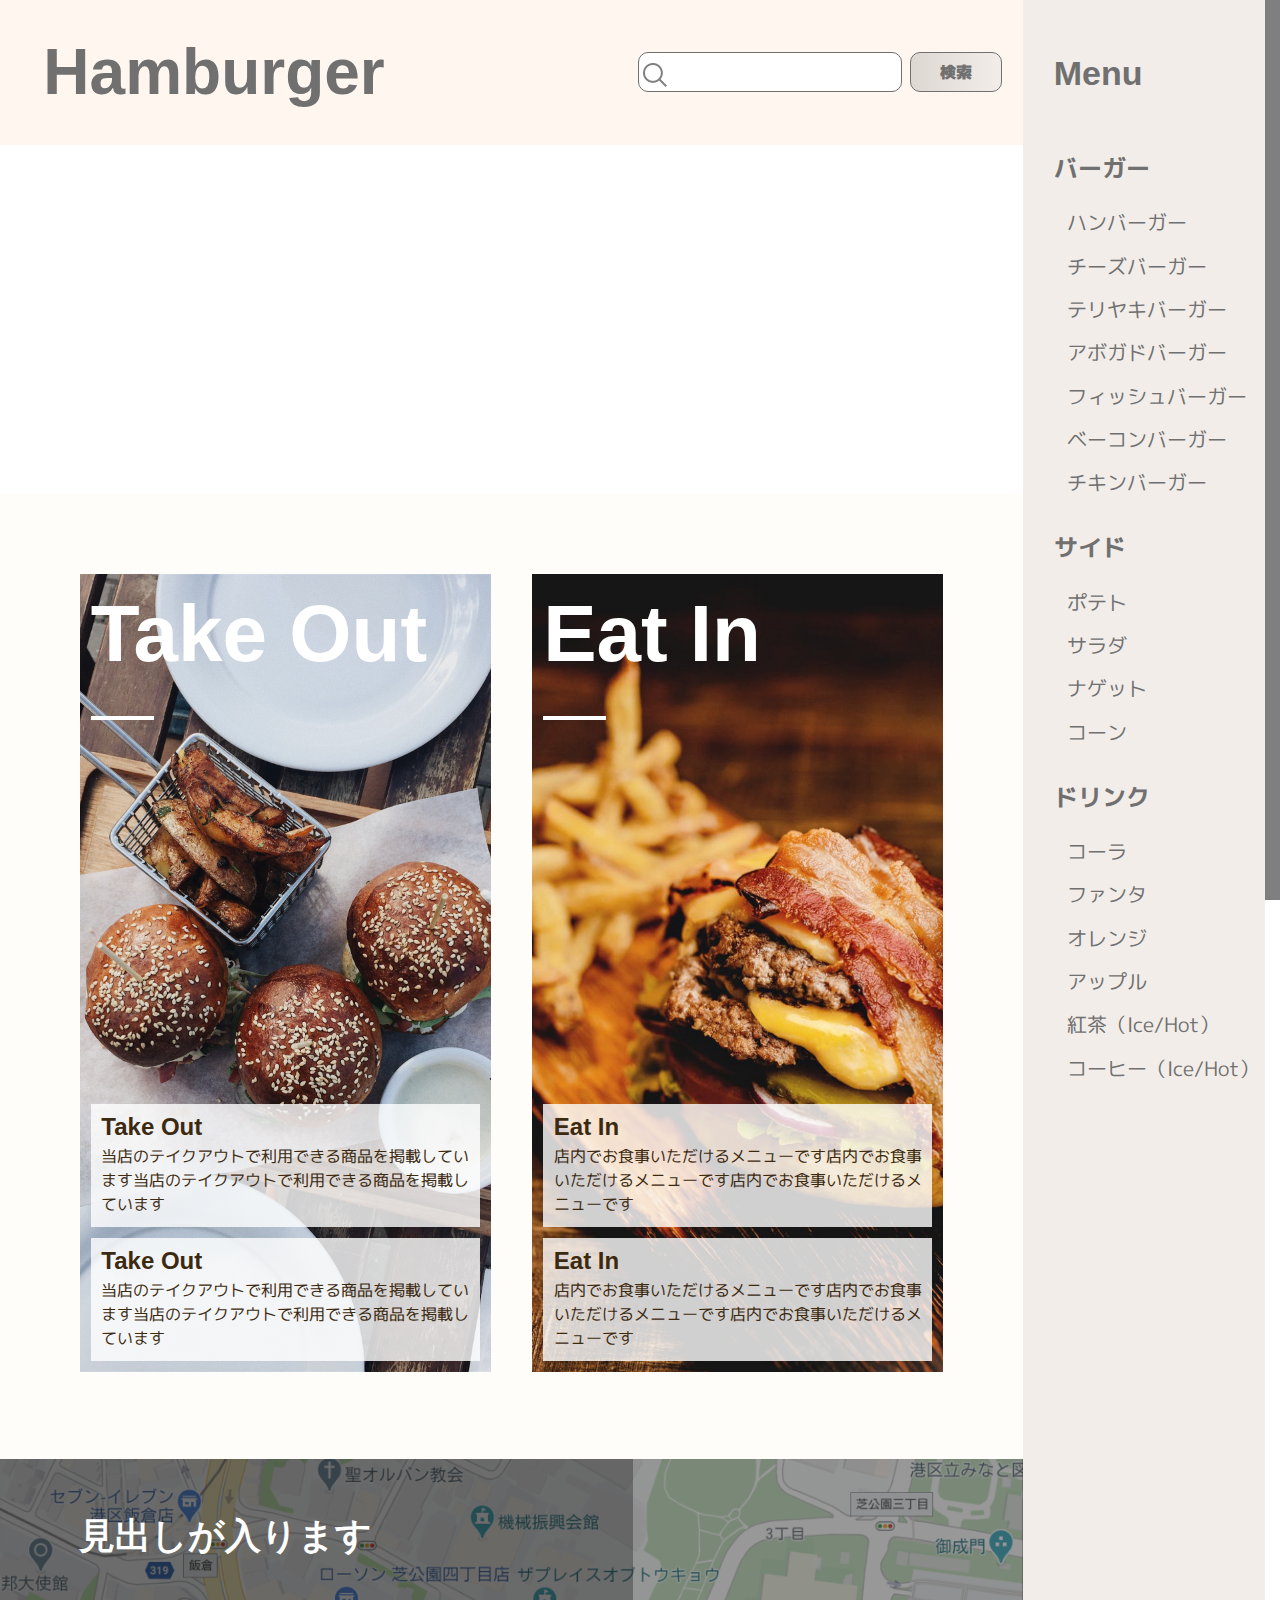
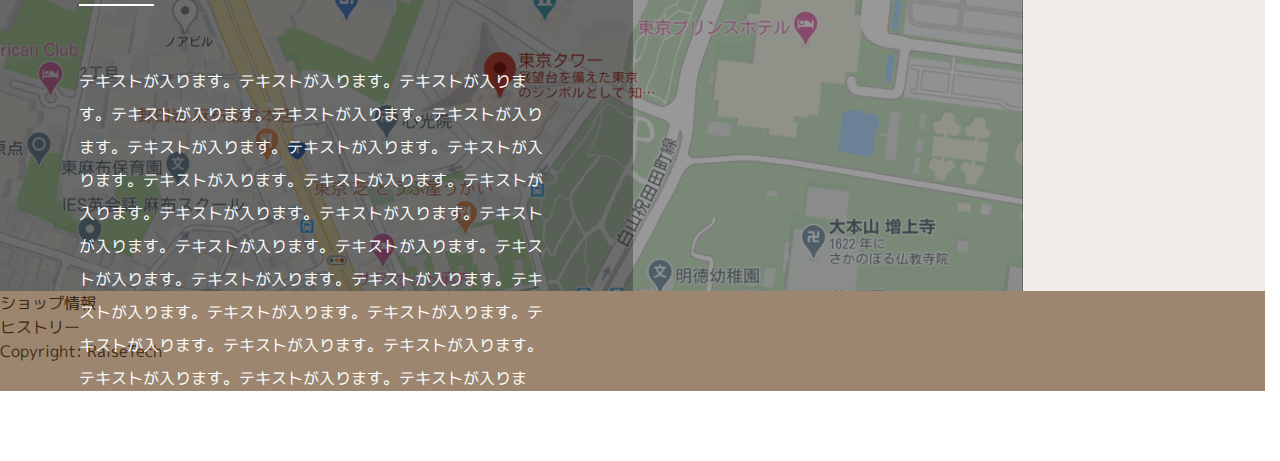
==== index.html @ f01563d9 "access部分変更前" ====
<!DOCTYPE html>
<html lang="en">
<head>
    <meta charset="UTF-8">
    <meta name="viewport" content="width=device-width, initial-scale=1.0">
    <title>Document</title>
    <link rel="preconnect" href="https://fonts.googleapis.com">
    <link rel="preconnect" href="https://fonts.gstatic.com" crossorigin>
    <link href="https://fonts.googleapis.com/css2?family=M+PLUS+1p&family=Roboto:ital,wght@0,100;0,300;0,400;0,500;0,700;0,900;1,100;1,300;1,400;1,500;1,700;1,900&display=swap" rel="stylesheet">
    <link rel="stylesheet" href="./css/style.css">
    <script src="https://ajax.googleapis.com/ajax/libs/jquery/3.7.1/jquery.min.js"></script>
    <script type="text/javascript" src="./js/main.js"></script>

</head>
<body class="index c-body">
    <div class="wrapper">
    <header class="l-header p-header">
        <button class="p-header__btn c-title js-navButton"><span>Menu</span></button>
        <p class="p-header__ttl c-title"><a href="#">Hamburger</a></p>
        <div class="p-header__search">
            <form action="" >
                <div class="c-searchBox">
                    <input class="c-input" type="search">
                    <p class="c-seachIcon"><img src="./img/search__icon.png" alt="ルーペアイコン" width="24px" height="24px"></p>
                </div>
                <button class="c-button" type="button" >検索</button>
            </form>
        </div>
    </header>
    <main class="l-main">
        <div class="p-mainVisual">
            <h1 class="p-topPageTitle">ダミーサイト</h1>
        </div>
        <div class="p-body u-frontpageBody">
            <div class="p-salesFormat__wrap">
                <article class="p-salesFormat">
                    <div class="p-salesFormat__ttlBox">
                        <h2 class="p-salesFormat__ttl c-title">Take Out</h2>
                        <div class="c-horizon"></div>
                    </div>
                    <div class="p-salesFormat__content">
                        <dl class="p-salesItem">
                            <dt class="p-salesItem__ttl c-title">Take Out</dt>
                            <dd class="p-salesItem__txt c-text">当店のテイクアウトで利用できる商品を掲載しています当店のテイクアウトで利用できる商品を掲載しています</dd>
                        </dl>
                        <dl class="p-salesItem">
                            <dt class="p-salesItem__ttl c-title">Take Out</dt>
                            <dd class="p-salesItem__txt c-text">当店のテイクアウトで利用できる商品を掲載しています当店のテイクアウトで利用できる商品を掲載しています</dd>
                        </dl>
                    </div>
                </article>
                <article class="p-salesFormat">
                    <div class="p-salesFormat__ttlBox">
                        <h2 class="p-salesFormat__ttl c-title">Eat In</h2>
                        <div class="c-horizon"></div>
                    </div>
                    <div class="p-salesFormat__content">
                        <dl class="p-salesItem">
                            <dt class="p-salesItem__ttl c-title">Eat In</dt>
                            <dd class="p-salesItem__txt c-text">店内でお食事いただけるメニューです店内でお食事いただけるメニューです店内でお食事いただけるメニューです</dd>
                        </dl>
                        <dl class="p-salesItem">
                            <dt class="p-salesItem__ttl c-title">Eat In</dt>
                            <dd class="p-salesItem__txt c-text">店内でお食事いただけるメニューです店内でお食事いただけるメニューです店内でお食事いただけるメニューです</dd>
                        </dl>
                    </div>
                </article>
            </div>
        </div>
        <div class="p-access">
            <article class="p-access__caption">
                <h2 class="p-access__caption__ttl c-title">見出しが入ります</h2>
                <div class="p-access__caption__horizon c-horizon"></div>
                <p class="p-access__caption__txt c-lhWide c-text-smal">テキストが入ります。テキストが入ります。テキストが入ります。テキストが入ります。テキストが入ります。テキストが入ります。テキストが入ります。テキストが入ります。テキストが入ります。テキストが入ります。テキストが入ります。テキストが入ります。テキストが入ります。テキストが入ります。テキストが入ります。テキストが入ります。テキストが入ります。テキストが入ります。テキストが入ります。テキストが入ります。テキストが入ります。テキストが入ります。テキストが入ります。テキストが入ります。テキストが入ります。テキストが入ります。テキストが入ります。テキストが入ります。テキストが入ります。テキストが入ります。テキストが入ります。テキストが入ります。テキストが入りま</p>
            </article>
            <div class="p-access__cover"></div>
            <div class="p-access__map"></div>
            <div class="p-access__base"></div>
        </div>
    </main>
    <aside class="l-sidebar p-sidebar">
        <div class="p-navbg"></div>
        <nav class="p-nav">
            <h2 class="c-title">Menu</h2>
            <ul class="p-gnav c-gnav">
                <li ><a href="#">バーガー</a>
                    <ul class="c-gnav">
                        <li><a href="#">ハンバーガー</a></li>
                        <li><a href="#">チーズバーガー</a></li>
                        <li><a href="#">テリヤキバーガー</a></li>
                        <li><a href="#">アボガドバーガー</a></li>
                        <li><a href="#">フィッシュバーガー</a></li>
                        <li><a href="#">ベーコンバーガー</a></li>
                        <li><a href="#">チキンバーガー</a></li>
                    </ul>
                </li>
                <li><a href="#">サイド</a>
                    <ul class="c-navMenu">
                        <li><a href="#">ポテト</a></li>
                        <li><a href="#">サラダ</a></li>
                        <li><a href="#">ナゲット</a></li>
                        <li><a href="#">コーン</a></li>
                    </ul>
                </li>
                <li><a href="#">ドリンク</a>
                    <ul class="c-navMenu">
                        <li><a href="#">コーラ</a></li>
                        <li><a href="#">ファンタ</a></li>
                        <li><a href="#">オレンジ</a></li>
                        <li><a href="#">アップル</a></li>
                        <li><a href="#">紅茶（Ice/Hot）</a></li>
                        <li><a href="#">コーヒー（Ice/Hot）</a></li>
                    </ul>
                </li>
            </ul>
        </nav>
    </aside>
    <footer class="l-footer p-footer">
        <ul class="p-footer__ul">
            <li><a href="#"></a>ショップ情報</li>
            <li><a href="#"></a>ヒストリー</li>
        </ul>
        <p class="c-copyright">Copyright: RaiseTech</p>
    </footer>
    </div>
</body>
</html>
---- css/style.css ----
@charset "UTF-8";
/*=======================
  リセットCSS
  =======================*/
*,
*::before,
*::after {
  margin: 0;
  padding: 0;
  box-sizing: border-box;
}

:where([hidden]:not([hidden=until-found])) {
  display: none !important;
}

:where(html) {
  -webkit-text-size-adjust: none;
  color-scheme: dark light;
  -moz-tab-size: 2;
    -o-tab-size: 2;
       tab-size: 2;
  scrollbar-gutter: stable;
}

:where(html:has(dialog:modal[open])) {
  overflow: clip;
}

@media (prefers-reduced-motion: no-preference) {
  :where(html:focus-within) {
    scroll-behavior: smooth;
  }
}
:where(body) {
  line-height: 1.5;
  font-family: system-ui, sans-serif;
  -webkit-font-smoothing: antialiased;
}

:where(button) {
  all: unset;
}

:where(input, button, textarea, select) {
  font: inherit;
  color: inherit;
}

:where(textarea) {
  resize: vertical;
  resize: block;
}

:where(button, label, select, summary, [role=button], [role=option]) {
  cursor: pointer;
}

:where(:disabled) {
  cursor: not-allowed;
}

:where(label:has(> input:disabled), label:has(+ input:disabled)) {
  cursor: not-allowed;
}

:where(a) {
  color: inherit;
  text-underline-offset: 0.2ex;
}

:where(ul, ol) {
  list-style: none;
}

:where(img, svg, video, canvas, audio, iframe, embed, object) {
  display: block;
}

:where(img, picture, svg, video) {
  max-inline-size: 100%;
  block-size: auto;
}

:where(p, h1, h2, h3, h4, h5, h6) {
  overflow-wrap: break-word;
}

:where(h1, h2, h3) {
  line-height: calc(1em + 0.5rem);
  text-wrap: balance;
}

:where(hr) {
  border: none;
  -webkit-border-before: 1px solid;
          border-block-start: 1px solid;
  color: inherit;
  block-size: 0;
  overflow: visible;
}

:where(dialog) {
  border: none;
  background: none;
  inset: unset;
  max-width: unset;
  max-height: unset;
}

:where(dialog:not([open], [popover])) {
  display: none !important;
}

:where([popover]) {
  border: none;
  background: none;
  inset: unset;
  color: inherit;
}

:where([popover]:not(:popover-open)) {
  display: none !important;
}

:where(:focus-visible) {
  outline: 3px solid CanvasText;
  box-shadow: 0 0 0 5px Canvas;
  outline-offset: 1px;
}

:where(:focus-visible, :target) {
  scroll-margin-block: 8vh;
}

:where(.visually-hidden:not(:focus-within, :active)) {
  -webkit-clip-path: inset(50%) !important;
          clip-path: inset(50%) !important;
  height: 1px !important;
  width: 1px !important;
  overflow: hidden !important;
  position: absolute !important;
  white-space: nowrap !important;
  border: 0 !important;
  -webkit-user-select: none !important;
     -moz-user-select: none !important;
          user-select: none !important;
}

/*=======================
  ベースCSS
  =======================*/
html {
  font-size: 62.5%; /*ベースを16pxから10pxに変更している*/
}

body {
  min-width: 320px;
  width: 100%;
  margin: 0;
  background: #FFFFFF;
  font-size: 1.6rem;
  font-family: "M PLUS 1p", sans-serif;
  color: #3C2A10;
  line-height: 1.5;
}

img {
  max-width: 100%;
  height: auto;
  vertical-align: middle;
}

h1, h2, h3, h4, h5, h6, p, figure {
  margin: 0;
  padding: 0;
  font-size: 100%;
}

ul, ol {
  list-style-type: none;
}

a {
  color: inherit;
  text-decoration: none;
}

/*=======================
  ヘッダー
  =======================*/
.l-header {
  background-color: #FFF7EF;
}
@media screen and (min-width: 1024px) {
  .l-header {
    display: block;
  }
}

/*=======================
  メインカラム
  =======================*/
.l-main {
  width: 100%;
}
@media screen and (min-width: 1024px) {
  .l-main {
    display: block;
  }
}

/*=======================
  サイドバー
  =======================*/
@media screen and (min-width: 1024px) {
  .l-sidebar {
    background-color: #F2EDE9;
  }
}

/*=======================
  フッター
  =======================*/
.l-footer {
  background-color: #9D8670;
}

/*=======================
  body
  =======================*/
.c-body {
  overflow-x: hidden;
}

/*=======================
  グリッド
  =======================*/
body > .wrapper {
  display: grid;
  gap: 0;
  box-sizing: border-box;
  grid-template-rows: 57.3333333333vw 1fr 40vw;
  grid-template-columns: 1fr;
  grid-column-gap: 0px;
  grid-row-gap: 0px;
}
@media screen and (min-width: 768px) {
  body > .wrapper {
    grid-template-rows: 26.0191846523vw 1fr 17.8657074341vw;
  }
}
@media screen and (min-width: 768px) and (min-width: 1024px) {
  body > .wrapper {
    grid-template-rows: 11.3020833333vw 1fr 7.8125vw;
    grid-template-columns: 1fr 19.12%;
  }
}

body > .wrapper .l-header {
  grid-row: 1/2;
  grid-column: 1/3;
}
@media screen and (min-width: 1024px) {
  body > .wrapper .l-header {
    grid-column: 1/2;
  }
}

body > .wrapper .l-main {
  grid-row: 2/3;
  grid-column: 1/3;
}
@media screen and (min-width: 1024px) {
  body > .wrapper .l-main {
    grid-column: 1/2;
  }
}

body > .wrapper .l-sidebar {
  grid-row: 1/3;
  grid-column: 1/3;
}
@media screen and (min-width: 1024px) {
  body > .wrapper .l-sidebar {
    grid-row: 1/3;
    grid-column: 2/3;
  }
}

@media screen and (min-width: 1024px) {
  body > .wrapper .l-footer {
    grid-row: 3/4;
    grid-column: 1/3;
  }
}

/*=======================
  タイトル
  =======================*/
.c-title {
  font-family: Robot, sans-serif;
  font-weight: 700;
  line-height: 1.091;
}

/*=======================
  通常テキスト
  =======================*/
.c-text {
  line-height: 1.485;
}

/*=======================
  検索ボックス
  =======================*/
.c-searchBox {
  position: relative;
}
.c-searchBox input {
  border: 1px solid #707070;
  border-radius: 10px;
  background-color: #FFFFFF;
}
.c-searchBox p {
  position: absolute;
  top: 11px;
  left: 5px;
}

/*=======================
  ボタン
  =======================*/
.c-button {
  border: 1px solid #707070;
  border-radius: 10px;
  background: linear-gradient(to right, #DED8D3, #F2EDE9);
  font-weight: 900;
}

/*=======================
  メニューリスト
  =======================*/
.c-gnav li a {
  display: flex;
  flex-direction: column;
}

/*=======================
  区切り線
  =======================*/
.c-horizon {
  width: 34px;
  height: 21px;
  border-bottom: 4px solid #FFFFFF;
}
@media screen and (min-width: 768px) {
  .c-horizon {
    width: 36px;
    height: 26px;
  }
}
@media screen and (min-width: 768px) and (min-width: 1024px) {
  .c-horizon {
    width: 63px;
    height: 43px;
  }
}

/*=======================
  行間隔広め
  =======================*/
.c-lhWide {
  line-height: 2.0235;
}
@media screen and (min-width: 1024px) {
  .c-lhWide {
    line-height: 2.06;
  }
}

/*=======================
  文字間隔-2px
  =======================*/
.c-text-smal {
  font-size: 1.4rem;
}
@media screen and (min-width: 1024px) {
  .c-text-smal {
    font-size: 1.6rem;
  }
}

/*==========================
  グローバルメニューの開閉ボタン
  ==========================*/
.p-header__btn {
  position: absolute;
  font-size: 2rem;
  color: #707070;
  top: 2.1333333333vw;
  right: 2.1333333333vw;
  z-index: 1000;
}
@media screen and (min-width: 768px) {
  .p-header__btn {
    font-size: 3.4rem;
    top: 2.3980815348vw;
    right: 2.9976019185vw;
  }
}
@media screen and (min-width: 768px) and (min-width: 1024px) {
  .p-header__btn {
    font-size: 0;
  }
}
.p-header__btn.is-open::before, .p-header__btn.is-open::after {
  content: "";
  width: 45.25px;
  height: 6px;
  background: #707070;
  position: absolute;
  display: block;
  right: 0;
  top: 16px;
}
.p-header__btn.is-open::before {
  transform: rotate(45deg);
}
.p-header__btn.is-open::after {
  transform: rotate(135deg);
}
.p-header__btn.is-open > span {
  display: none;
}

/*=======================
  heddar検索
  =======================*/
.p-header__search {
  margin: 10.6666666667vw auto 0;
}
@media screen and (min-width: 768px) {
  .p-header__search {
    margin-top: 4.5563549161vw;
  }
}
@media screen and (min-width: 768px) and (min-width: 1024px) {
  .p-header__search {
    margin: 0;
  }
}
.p-header__search form {
  width: 84.8vw;
  display: flex;
  justify-content: space-between;
}
@media screen and (min-width: 768px) {
  .p-header__search form {
    width: 65.4676258993vw;
  }
}
@media screen and (min-width: 768px) and (min-width: 1024px) {
  .p-header__search form {
    width: 28.4375vw;
  }
}
.p-header__search form input {
  width: 57.6vw;
  padding: 2.6666666667vw 1.3333333333vw 2.6666666667vw 9.0666666667vw;
}
@media screen and (min-width: 768px) {
  .p-header__search form input {
    width: 47.4820143885vw;
    padding: 1.3189448441vw 1.4388489209vw 1.3189448441vw 4.3165467626vw;
  }
}
@media screen and (min-width: 768px) and (min-width: 1024px) {
  .p-header__search form input {
    width: 20.625vw;
    padding: 0.5729166667vw 0.625vw 0.5729166667vw 1.875vw;
  }
}
.p-header__search form button {
  display: block;
  text-align: center;
  width: 24vw;
  color: #707070;
}
@media screen and (min-width: 768px) {
  .p-header__search form button {
    width: 16.3069544365vw;
  }
}
@media screen and (min-width: 768px) and (min-width: 1024px) {
  .p-header__search form button {
    width: 7.0833333333vw;
  }
}

/*=======================
  ヘッダータイトル
  =======================*/
.p-header__ttl {
  font-size: 4rem;
  line-height: 1.172;
  text-align: center;
  color: #707070;
}
@media screen and (min-width: 1024px) {
  .p-header__ttl {
    font-size: 6.4rem;
  }
}

/*=======================
  ヘッダー
  =======================*/
.p-header {
  padding-top: 11.4666666667vw;
  padding-bottom: 10.4vw;
  display: flex;
  flex-direction: column;
}
@media screen and (min-width: 768px) {
  .p-header {
    padding-top: 4.7961630695vw;
    padding-bottom: 4.7961630695vw;
  }
}
@media screen and (min-width: 768px) and (min-width: 1024px) {
  .p-header {
    padding: 3.4375vw 1.6145833333vw 3.4895833333vw 3.3854166667vw;
    flex-direction: row;
    justify-content: space-between;
    align-items: center;
  }
}

/*=======================
  サイドバー
  =======================*/
.p-sidebar {
  position: relative;
}
.p-sidebar .p-navbg, .p-sidebar .p-nav {
  transition: all 300ms 0s ease-out;
  height: 100vh;
  position: fixed;
  overflow-y: auto;
  left: 100%;
}
.p-sidebar .p-navbg {
  width: 100vw;
  background-color: rgba(0, 0, 0, 0.502);
  z-index: 100;
}
.p-sidebar .p-nav {
  width: 87.4666666667vw;
  padding-top: 47.4666666667vw;
  background-color: #F2EDE9;
  z-index: 200;
}
@media screen and (min-width: 768px) {
  .p-sidebar .p-nav {
    width: 44.0047961631vw;
  }
}
@media screen and (min-width: 768px) and (min-width: 1024px) {
  .p-sidebar .p-nav {
    width: inherit;
    height: inherit;
    padding: inherit;
    position: static;
    background: inherit;
    transition: inherit;
  }
}
.p-sidebar.is-open > .p-navbg {
  left: 0;
}
.p-sidebar.is-open > .p-nav {
  left: 12.5333333333vw;
}
@media screen and (min-width: 768px) {
  .p-sidebar.is-open > .p-nav {
    left: 54.6762589928vw;
  }
}
.p-sidebar h2 {
  font-size: 0;
  line-height: 1;
}
@media screen and (min-width: 1024px) {
  .p-sidebar h2 {
    font-size: 3.4rem;
    color: #707070;
    margin-top: 4.375vw;
    margin-bottom: 4.6875vw;
    margin-left: 2.3958333333vw;
  }
}

/*=======================
  メインビジュアル
  =======================*/
.p-mainVisual {
  width: 100%;
  padding-bottom: 76%;
  background: url(../../../img/mainvisual-sp@2x.jpg) center/cover no-repeat;
  position: relative;
}
@media screen and (min-width: 768px) {
  .p-mainVisual {
    padding-bottom: 34.17%;
    background: url(../../../img/mainvisual-pc@2x.jpg) center/cover no-repeat;
  }
}
@media screen and (min-width: 768px) and (min-width: 1024px) {
  .p-mainVisual {
    padding-bottom: 34.13%;
  }
}
.p-mainVisual h1 {
  position: absolute;
  top: calc(52.28% - 1.8rem);
  left: 6.6666666667vw;
}
@media screen and (min-width: 768px) {
  .p-mainVisual h1 {
    top: calc(50.88% - 1.8rem);
    left: 10.3117505995vw;
  }
}
@media screen and (min-width: 768px) and (min-width: 1024px) {
  .p-mainVisual h1 {
    top: calc(49.72% - 2rem);
    left: 4.4791666667vw;
  }
}

/*=======================
  タイトル
  =======================*/
.p-topPageTitle {
  color: #FFFFFF;
  font-size: 3.6rem;
}
.p-topPageTitle span {
  font-size: 1.6rem;
}

/*=======================
  グローバルメニュー
  =======================*/
.p-nav > ul {
  color: #707070;
  display: flex;
  flex-direction: column;
  overflow-y: scroll; /*上下方向にはみ出した要素ををスクロールさせる*/
  -ms-overflow-style: none; /*スクロールバー非表示（IE・Edge）*/
  scrollbar-width: none; /*スクロールバー非表示（Firefox）*/
}
.p-nav > ul > li > a {
  font-size: 2.4rem;
  font-weight: 700;
  padding-left: 12.2666666667vw;
  margin-bottom: 10.6666666667vw;
}
@media screen and (min-width: 768px) {
  .p-nav > ul > li > a {
    padding-left: 5.51558753vw;
    margin-bottom: 3.8369304556vw;
  }
}
@media screen and (min-width: 768px) and (min-width: 1024px) {
  .p-nav > ul > li > a {
    padding-left: 2.3958333333vw;
    margin-bottom: 1.6666666667vw;
  }
}
.p-nav > ul > li > ul {
  margin-bottom: 16vw;
}
@media screen and (min-width: 768px) {
  .p-nav > ul > li > ul {
    margin-bottom: 5.7553956835vw;
  }
}
@media screen and (min-width: 768px) and (min-width: 1024px) {
  .p-nav > ul > li > ul {
    margin-bottom: 2.5vw;
  }
}
.p-nav > ul > li > ul > li > a {
  font-size: 2rem;
  font-weight: 400;
  padding-left: 17.6vw;
  margin-bottom: 5.3333333333vw;
}
@media screen and (min-width: 768px) {
  .p-nav > ul > li > ul > li > a {
    padding-left: 7.9136690647vw;
    margin-bottom: 2.3980815348vw;
  }
}
@media screen and (min-width: 768px) and (min-width: 1024px) {
  .p-nav > ul > li > ul > li > a {
    padding-left: 3.4375vw;
    margin-bottom: 1.0416666667vw;
  }
}

.p-nav::-webkit-scrollbar {
  display: none;
}

/*=======================
  .p-body(single基準)
  =======================*/
.p-body {
  background: #FFFDFA;
  padding: 9.0666666667vw 5.3333333333vw 18.4vw;
}
@media screen and (min-width: 768px) {
  .p-body {
    padding: 7.1942446043vw 7.1942446043vw 17.8657074341vw;
  }
}
@media screen and (min-width: 768px) and (min-width: 1024px) {
  .p-body {
    paddeing: 3.28125vw 5.2083333333vw 14.2708333333vw;
  }
}

/*=======================
  フロントページ商品紹介
  =======================*/
.p-salesFormat__wrap {
  width: 100%;
  height: 347.7333333333vw;
  display: flex;
  flex-wrap: wrap;
  align-content: space-between;
}
@media screen and (min-width: 768px) {
  .p-salesFormat__wrap {
    height: auto;
    flex-wrap: nowrap;
    justify-content: space-between;
  }
}

/*=======================
  フロントページ商品紹介
  =======================*/
.p-salesFormat {
  width: 100%;
  height: 171.2vw;
  display: flex;
  flex-wrap: wrap;
  align-content: space-between;
  padding: 3.4666666667vw 4.2666666667vw 4.2666666667vw;
}
@media screen and (min-width: 768px) {
  .p-salesFormat {
    width: 42.8057553957vw;
    height: 81.654676259vw;
    padding: 1.6786570743vw 1.9184652278vw 1.9184652278vw;
  }
}
@media screen and (min-width: 768px) and (min-width: 1024px) {
  .p-salesFormat {
    width: 32.0833333333vw;
    height: 62.34375vw;
    padding: 1.25vw 0.8333333333vw 0.8333333333vw;
  }
}
.p-salesFormat h2 {
  font-size: 4.1rem;
  color: #FFFFFF;
}
@media screen and (min-width: 768px) {
  .p-salesFormat h2 {
    font-size: 4.4rem;
  }
}
@media screen and (min-width: 768px) and (min-width: 1024px) {
  .p-salesFormat h2 {
    font-size: 8rem;
  }
}

.p-salesFormat:first-child {
  background: url(../../../img/bg_takeOut.jpg);
  background-size: cover;
  background-position: center center;
  background-repeat: no-repeat;
}

.p-salesFormat:last-child {
  background: url(../../../img/bg_eatIn.jpg);
  background-size: cover;
  background-position: center center;
  background-repeat: no-repeat;
}

/*=======================
  フロントページ商品紹介
  =======================*/
.p-salesItem {
  padding: 4.2666666667vw;
  background-color: rgba(255, 255, 255, 0.8);
}
@media screen and (min-width: 768px) {
  .p-salesItem {
    padding: 1.9184652278vw;
  }
}
@media screen and (min-width: 768px) and (min-width: 768px) {
  .p-salesItem {
    padding: 0.8333333333vw;
  }
}
.p-salesItem dt {
  font-size: 2.2rem;
  margin-bottom: 2.1333333333vw;
}
@media screen and (min-width: 768px) {
  .p-salesItem dt {
    font-size: 2.4rem;
    line-height: 1;
    margin-bottom: 1.9184652278vw;
  }
}
@media screen and (min-width: 768px) and (min-width: 1024px) {
  .p-salesItem dt {
    margin-bottom: 0.5208333333vw;
  }
}

.p-salesItem ~ .p-salesItem {
  margin-top: 4.2666666667vw;
}
@media screen and (min-width: 768px) {
  .p-salesItem ~ .p-salesItem {
    margin-top: 1.9184652278vw;
  }
}
@media screen and (min-width: 768px) and (min-width: 1024px) {
  .p-salesItem ~ .p-salesItem {
    margin-top: 0.8333333333vw;
  }
}

/*=======================
  トップページ地図
  =======================*/
.p-access {
  width: 100%;
  height: 184.2666666667vw;
  position: relative;
}
@media screen and (min-width: 768px) {
  .p-access {
    height: 49.7601918465vw;
  }
}
@media screen and (min-width: 768px) and (min-width: 1024px) {
  .p-access {
    height: 33.8020833333vw;
  }
}
.p-access__caption {
  width: 100%;
  padding: 11.2vw 10.6666666667vw 0;
  color: #FFFFFF;
}
@media screen and (min-width: 768px) {
  .p-access__caption {
    padding: 5.035971223vw 3.4772182254vw 0 5.035971223vw;
  }
}
@media screen and (min-width: 768px) and (min-width: 1024px) {
  .p-access__caption {
    width: 49.4791666667vw;
    padding: 4.4791666667vw 6.9791666667vw 0 6.1979166667vw;
  }
}
.p-access__caption__ttl {
  font-size: 3rem;
}
@media screen and (min-width: 1024px) {
  .p-access__caption__ttl {
    font-size: 3.6rem;
  }
}
.p-access__caption__horizon {
  width: 75px;
  height: 15px;
  border-width: 2px;
}
@media screen and (min-width: 768px) and (min-width: 1024px) {
  .p-access__caption__horizon {
    height: 51px;
  }
}
.p-access__caption__txt {
  margin-top: 14px;
}
@media screen and (min-width: 1024px) {
  .p-access__caption__txt {
    margin-top: 59px;
  }
}
.p-access__cover {
  width: 100%;
  height: 110.6666666667vw;
  background: rgba(0, 0, 0, 0.2855);
  position: absolute;
  top: 0;
  z-index: -1;
}
@media screen and (min-width: 768px) {
  .p-access__cover {
    height: 49.7601918465vw;
  }
}
@media screen and (min-width: 768px) and (min-width: 1024px) {
  .p-access__cover {
    width: 49.4791666667vw;
    height: 33.8020833333vw;
  }
}
.p-access__map {
  width: 100%;
  height: 184.2666666667vw;
  background: url(../../../img/map.png);
  background-size: cover;
  background-position: center center;
  opacity: 0.5971;
  position: absolute;
  top: 0;
  z-index: -2;
}
@media screen and (min-width: 768px) {
  .p-access__map {
    height: 49.7601918465vw;
  }
}
@media screen and (min-width: 768px) and (min-width: 1024px) {
  .p-access__map {
    height: 33.8020833333vw;
  }
}
.p-access__base {
  width: 100%;
  height: 184.2666666667vw;
  background: #000000;
  position: absolute;
  top: 0;
  z-index: -3;
}
@media screen and (min-width: 768px) {
  .p-access__base {
    height: 49.7601918465vw;
  }
}
@media screen and (min-width: 768px) and (min-width: 1024px) {
  .p-access__base {
    height: 33.8020833333vw;
  }
}

/*=======================
  フロントページp-bodyの変更
  =======================*/
.u-frontpageBody {
  padding: 5.3333333333vw 5.3333333333vw 13.0666666667vw;
}
@media screen and (min-width: 768px) {
  .u-frontpageBody {
    padding: 4.7961630695vw;
  }
}
@media screen and (min-width: 768px) and (min-width: 1024px) {
  .u-frontpageBody {
    padding: 6.25vw 6.25vw 6.7708333333vw;
  }
}
/*# sourceMappingURL=style.css.map */
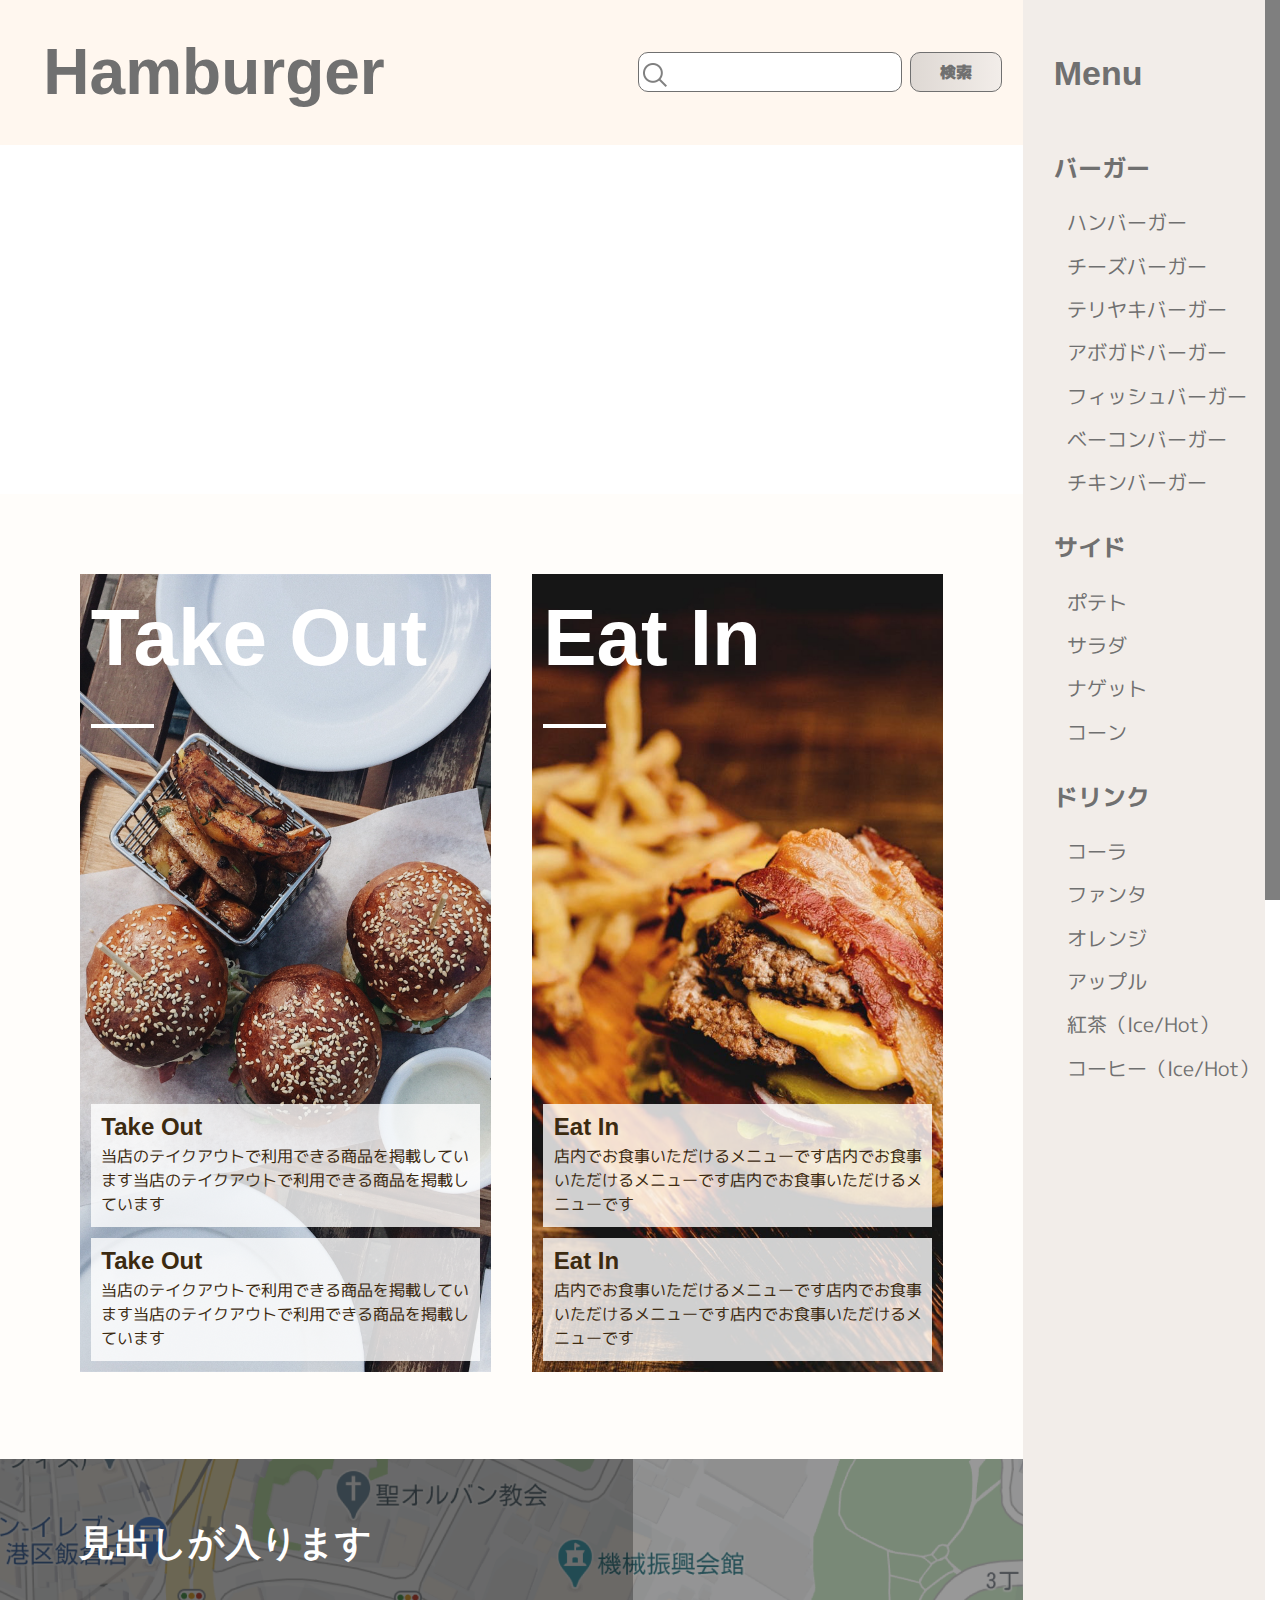
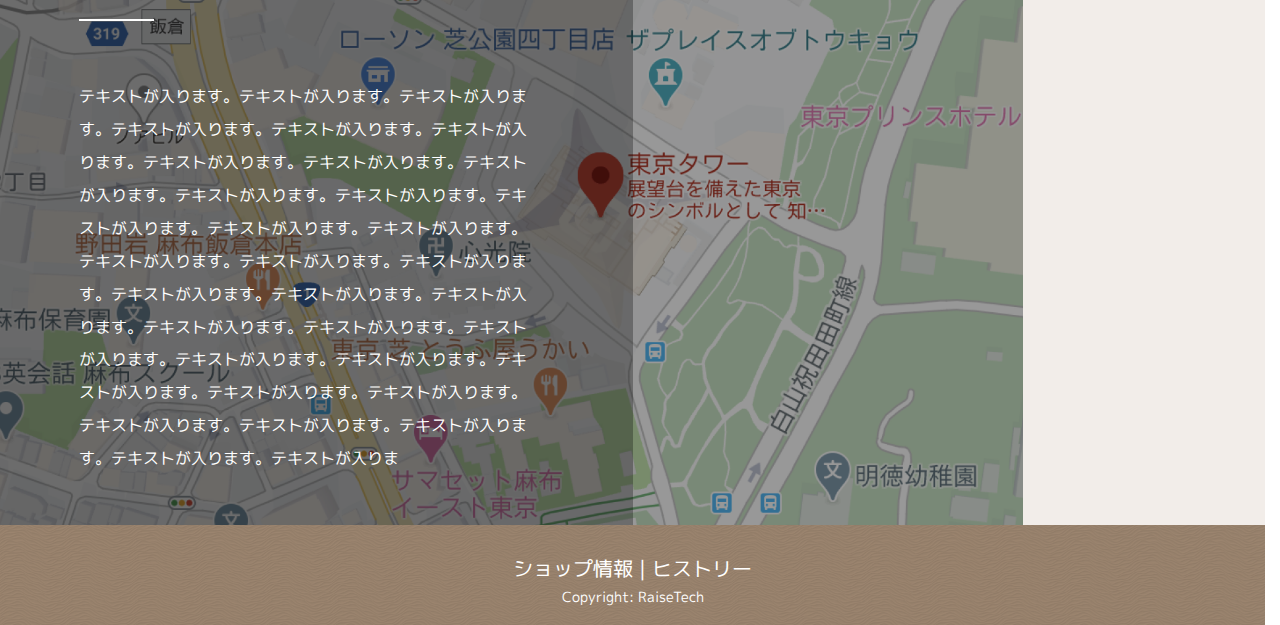
==== commit 9bec34c0: "フォロントページ提出1回目" ====
--- a/index.html
+++ b/index.html
@@ -68,14 +68,14 @@
             </div>
         </div>
         <div class="p-access">
-            <article class="p-access__caption">
-                <h2 class="p-access__caption__ttl c-title">見出しが入ります</h2>
-                <div class="p-access__caption__horizon c-horizon"></div>
-                <p class="p-access__caption__txt c-lhWide c-text-smal">テキストが入ります。テキストが入ります。テキストが入ります。テキストが入ります。テキストが入ります。テキストが入ります。テキストが入ります。テキストが入ります。テキストが入ります。テキストが入ります。テキストが入ります。テキストが入ります。テキストが入ります。テキストが入ります。テキストが入ります。テキストが入ります。テキストが入ります。テキストが入ります。テキストが入ります。テキストが入ります。テキストが入ります。テキストが入ります。テキストが入ります。テキストが入ります。テキストが入ります。テキストが入ります。テキストが入ります。テキストが入ります。テキストが入ります。テキストが入ります。テキストが入ります。テキストが入ります。テキストが入りま</p>
-            </article>
-            <div class="p-access__cover"></div>
-            <div class="p-access__map"></div>
-            <div class="p-access__base"></div>
+                <article class="p-access__caption">
+                    <div>
+                    <h2 class="p-access__caption__ttl c-title">見出しが入ります</h2>
+                    <div class="p-access__caption__horizon c-horizon"></div>
+                    <p class="p-access__caption__txt c-lhWide c-text-smal">テキストが入ります。テキストが入ります。テキストが入ります。テキストが入ります。テキストが入ります。テキストが入ります。テキストが入ります。テキストが入ります。テキストが入ります。テキストが入ります。テキストが入ります。テキストが入ります。テキストが入ります。テキストが入ります。テキストが入ります。テキストが入ります。テキストが入ります。テキストが入ります。テキストが入ります。テキストが入ります。テキストが入ります。テキストが入ります。テキストが入ります。テキストが入ります。テキストが入ります。テキストが入ります。テキストが入ります。テキストが入ります。テキストが入ります。テキストが入ります。テキストが入ります。テキストが入ります。テキストが入りま</p>
+                    </div>
+                </article>
+                <div class="p-access__base"></div>
         </div>
     </main>
     <aside class="l-sidebar p-sidebar">
@@ -117,10 +117,11 @@
     </aside>
     <footer class="l-footer p-footer">
         <ul class="p-footer__ul">
-            <li><a href="#"></a>ショップ情報</li>
-            <li><a href="#"></a>ヒストリー</li>
+            <li><a href="#">ショップ情報</a></li>
+            <li>&nbsp;&verbar;&nbsp;</li>
+            <li><a href="#">ヒストリー</a></li>
         </ul>
-        <p class="c-copyright">Copyright: RaiseTech</p>
+        <p class="p-footer__copyright c-copyright">Copyright: RaiseTech</p>
     </footer>
     </div>
 </body>
--- a/css/style.css
+++ b/css/style.css
@@ -301,7 +301,7 @@
 .c-title {
   font-family: Robot, sans-serif;
   font-weight: 700;
-  line-height: 1.091;
+  line-height: 1.5;
 }
 
 /*=======================
@@ -371,7 +371,7 @@
   行間隔広め
   =======================*/
 .c-lhWide {
-  line-height: 2.0235;
+  line-height: 2.313;
 }
 @media screen and (min-width: 1024px) {
   .c-lhWide {
@@ -778,16 +778,19 @@
 }
 .p-salesFormat h2 {
   font-size: 4.1rem;
+  line-height: 1.1708;
   color: #FFFFFF;
 }
 @media screen and (min-width: 768px) {
   .p-salesFormat h2 {
     font-size: 4.4rem;
+    line-height: 1.1819;
   }
 }
 @media screen and (min-width: 768px) and (min-width: 1024px) {
   .p-salesFormat h2 {
     font-size: 8rem;
+    line-height: 1.1875;
   }
 }
 
@@ -858,33 +861,58 @@
   =======================*/
 .p-access {
   width: 100%;
-  height: 184.2666666667vw;
+  height: auto;
+}
+.p-access__caption {
   position: relative;
-}
-@media screen and (min-width: 768px) {
-  .p-access {
-    height: 49.7601918465vw;
-  }
-}
-@media screen and (min-width: 768px) and (min-width: 1024px) {
-  .p-access {
-    height: 33.8020833333vw;
-  }
-}
-.p-access__caption {
+  z-index: 1;
   width: 100%;
-  padding: 11.2vw 10.6666666667vw 0;
   color: #FFFFFF;
+  width: 100%;
+  height: auto;
+  background: url(../../../img/map.png);
+  background-size: 400%;
+  background-position: 30% center;
 }
 @media screen and (min-width: 768px) {
   .p-access__caption {
-    padding: 5.035971223vw 3.4772182254vw 0 5.035971223vw;
-  }
-}
-@media screen and (min-width: 768px) and (min-width: 1024px) {
-  .p-access__caption {
+    background-size: 145%;
+    background-position: 27% 52%;
+  }
+}
+.p-access__caption > div {
+  padding: 11.2vw 10.6666666667vw 15.2vw;
+  background: rgba(0, 0, 0, 0.4029);
+}
+@media screen and (min-width: 768px) {
+  .p-access__caption > div {
+    padding: 5.035971223vw 3.4772182254vw 4.7961630695vw 5.035971223vw;
+  }
+}
+@media screen and (min-width: 768px) and (min-width: 1024px) {
+  .p-access__caption > div {
+    padding: 4.4791666667vw 38.3854166667vw 3.90625vw 6.1979166667vw;
+  }
+}
+.p-access__caption > div::after {
+  content: "";
+  background: rgba(0, 0, 0, 0.2855);
+  display: block;
+  width: 100%;
+  height: 110.6666666667vw;
+  position: absolute;
+  top: 0;
+  left: 0;
+  z-index: -1;
+}
+@media screen and (min-width: 768px) {
+  .p-access__caption > div::after {
+    height: 100%;
+  }
+}
+@media screen and (min-width: 768px) and (min-width: 1024px) {
+  .p-access__caption > div::after {
     width: 49.4791666667vw;
-    padding: 4.4791666667vw 6.9791666667vw 0 6.1979166667vw;
   }
 }
 .p-access__caption__ttl {
@@ -913,63 +941,46 @@
     margin-top: 59px;
   }
 }
-.p-access__cover {
-  width: 100%;
-  height: 110.6666666667vw;
-  background: rgba(0, 0, 0, 0.2855);
-  position: absolute;
-  top: 0;
-  z-index: -1;
-}
-@media screen and (min-width: 768px) {
-  .p-access__cover {
-    height: 49.7601918465vw;
-  }
-}
-@media screen and (min-width: 768px) and (min-width: 1024px) {
-  .p-access__cover {
-    width: 49.4791666667vw;
-    height: 33.8020833333vw;
-  }
-}
-.p-access__map {
-  width: 100%;
-  height: 184.2666666667vw;
-  background: url(../../../img/map.png);
-  background-size: cover;
-  background-position: center center;
-  opacity: 0.5971;
-  position: absolute;
-  top: 0;
-  z-index: -2;
-}
-@media screen and (min-width: 768px) {
-  .p-access__map {
-    height: 49.7601918465vw;
-  }
-}
-@media screen and (min-width: 768px) and (min-width: 1024px) {
-  .p-access__map {
-    height: 33.8020833333vw;
-  }
-}
-.p-access__base {
-  width: 100%;
-  height: 184.2666666667vw;
-  background: #000000;
-  position: absolute;
-  top: 0;
-  z-index: -3;
-}
-@media screen and (min-width: 768px) {
-  .p-access__base {
-    height: 49.7601918465vw;
-  }
-}
-@media screen and (min-width: 768px) and (min-width: 1024px) {
-  .p-access__base {
-    height: 33.8020833333vw;
-  }
+
+/*=======================
+  フッター
+  =======================*/
+.p-footer {
+  display: flex;
+  flex-wrap: wrap;
+  align-content: space-between;
+  padding: 4.2666666667vw 0;
+  background-image: url(../../../img/bg_footer.png);
+  background-size: auto 100%;
+  color: #FFFFFF;
+}
+@media screen and (min-width: 768px) {
+  .p-footer {
+    padding: 3.5971223022vw 0 2.8776978417vw;
+  }
+}
+@media screen and (min-width: 768px) and (min-width: 1024px) {
+  .p-footer {
+    padding: 2.1354166667vw 0 1.40625vw;
+  }
+}
+.p-footer__ul, .p-footer__copyright {
+  flex-basis: 100%;
+}
+.p-footer__ul {
+  display: flex;
+  justify-content: center;
+  font-size: 1.8rem;
+  line-height: 1.5;
+}
+@media screen and (min-width: 768px) {
+  .p-footer__ul {
+    font-size: 2rem;
+  }
+}
+.p-footer__copyright {
+  text-align: center;
+  font-size: 1.4rem;
 }
 
 /*=======================
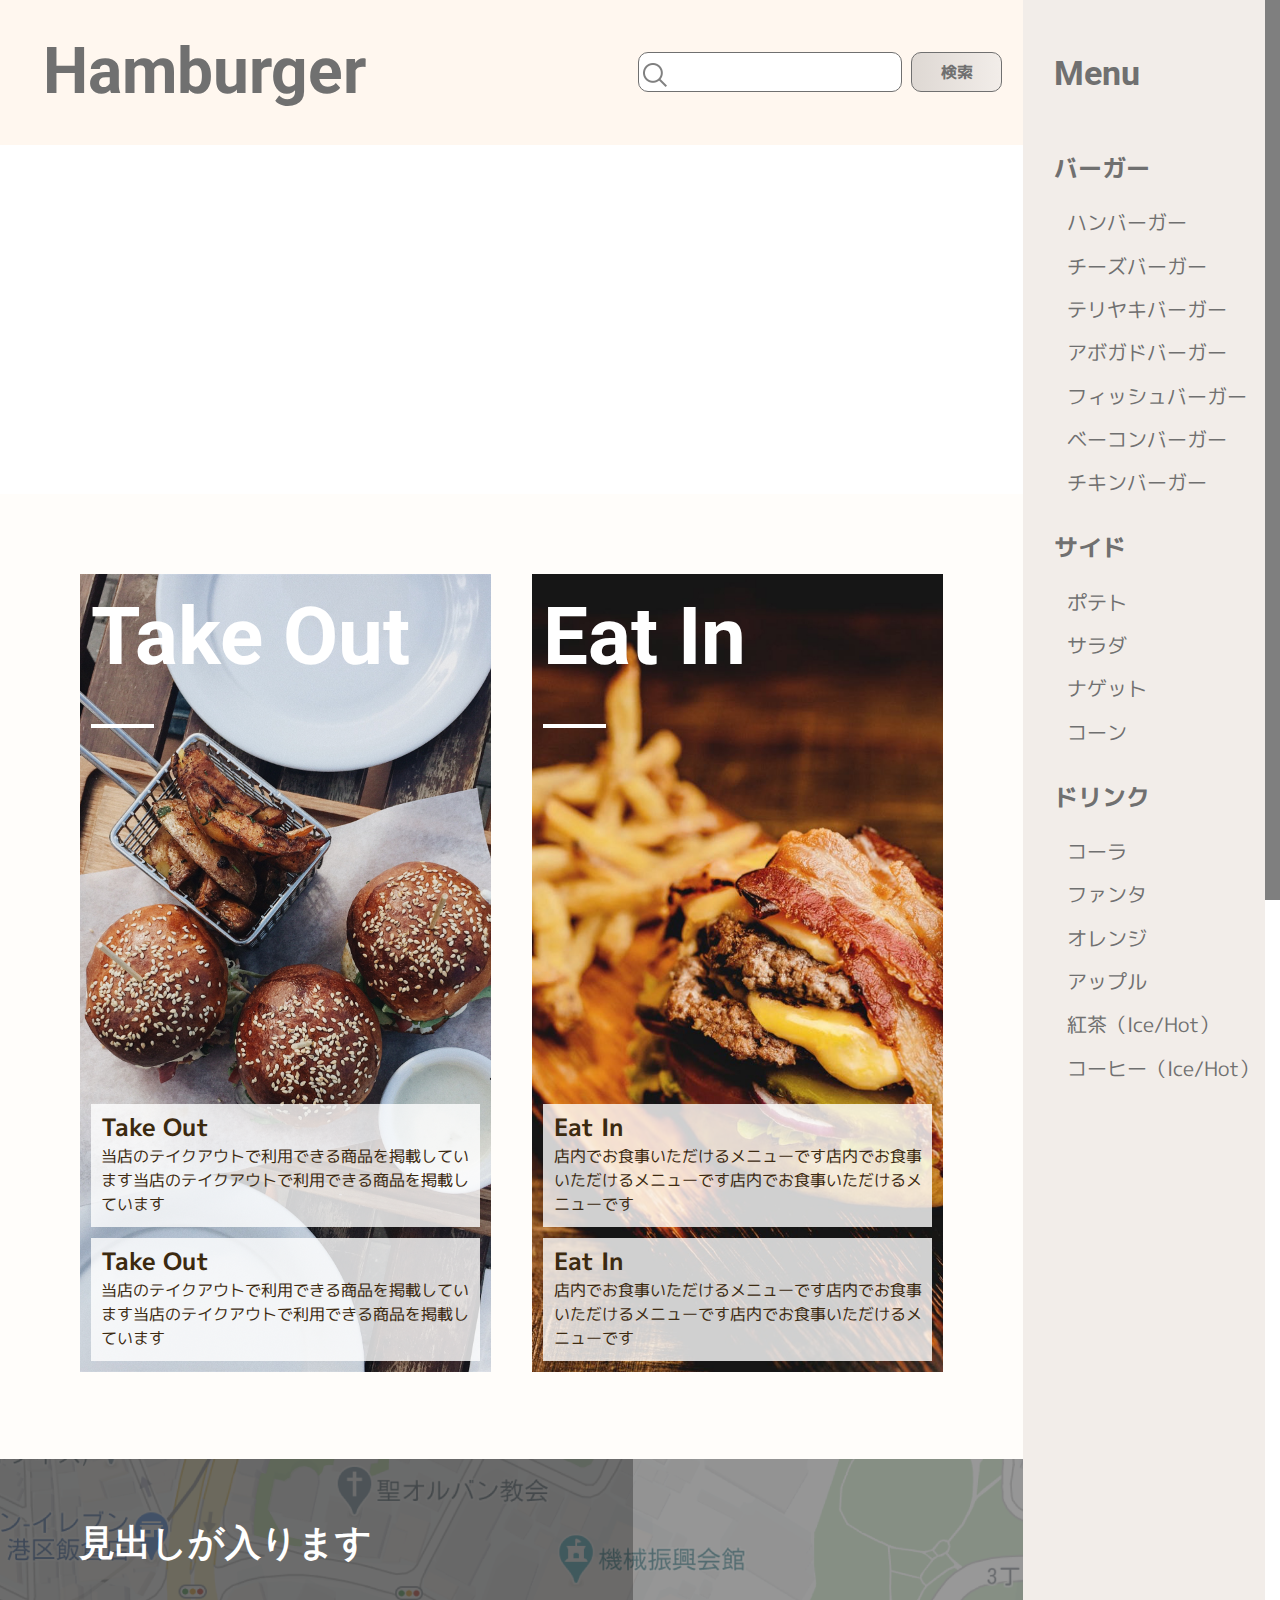
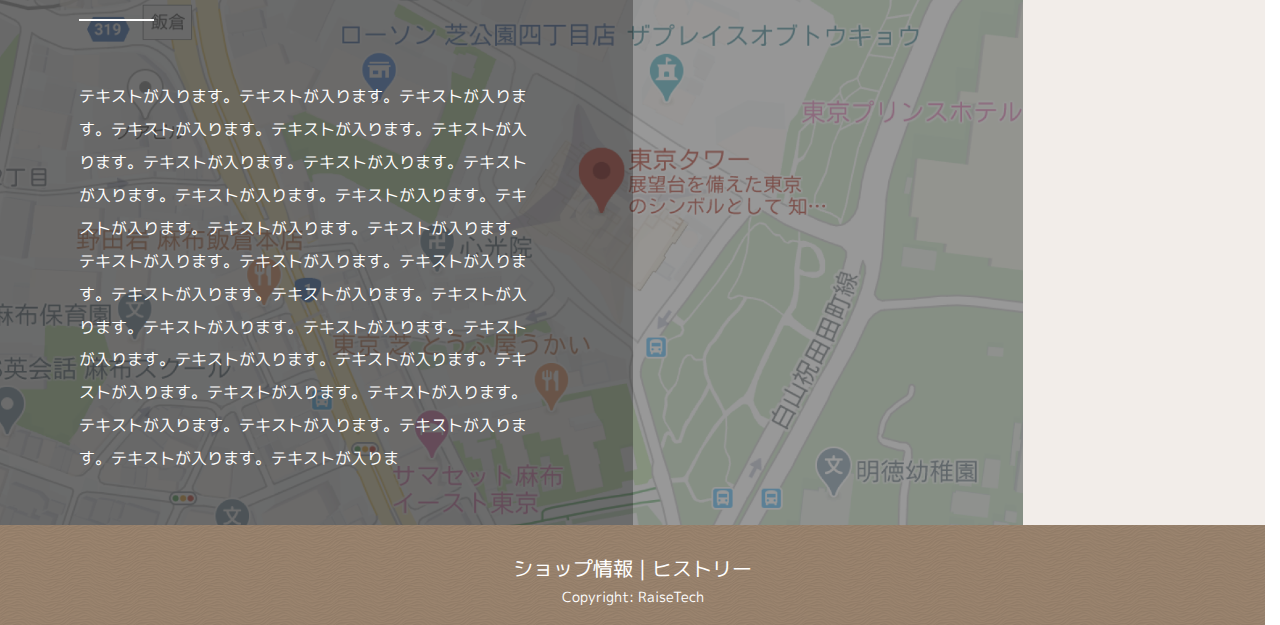
==== commit a52488e3: "フロントページ提出1回目（授業後）" ====
--- a/index.html
+++ b/index.html
@@ -5,9 +5,9 @@
     <meta name="viewport" content="width=device-width, initial-scale=1.0">
     <title>Document</title>
     <link rel="preconnect" href="https://fonts.googleapis.com">
+    <link rel="preconnect" href="https://fonts.googleapis.com">
     <link rel="preconnect" href="https://fonts.gstatic.com" crossorigin>
-    <link href="https://fonts.googleapis.com/css2?family=M+PLUS+1p&family=Roboto:ital,wght@0,100;0,300;0,400;0,500;0,700;0,900;1,100;1,300;1,400;1,500;1,700;1,900&display=swap" rel="stylesheet">
-    <link rel="stylesheet" href="./css/style.css">
+    <link href="https://fonts.googleapis.com/css2?family=M+PLUS+1p:wght@100;300;400;500;700;800;900&family=Roboto:ital,wght@0,100;0,300;0,400;0,500;0,700;0,900;1,100;1,300;1,400;1,500;1,700;1,900&display=swap" rel="stylesheet">    <link rel="stylesheet" href="./css/style.css">
     <script src="https://ajax.googleapis.com/ajax/libs/jquery/3.7.1/jquery.min.js"></script>
     <script type="text/javascript" src="./js/main.js"></script>
 
@@ -32,40 +32,44 @@
             <h1 class="p-topPageTitle">ダミーサイト</h1>
         </div>
         <div class="p-body u-frontpageBody">
-            <div class="p-salesFormat__wrap">
+            <article class="p-salesFormat__wrap">
                 <article class="p-salesFormat">
-                    <div class="p-salesFormat__ttlBox">
-                        <h2 class="p-salesFormat__ttl c-title">Take Out</h2>
-                        <div class="c-horizon"></div>
-                    </div>
-                    <div class="p-salesFormat__content">
-                        <dl class="p-salesItem">
-                            <dt class="p-salesItem__ttl c-title">Take Out</dt>
-                            <dd class="p-salesItem__txt c-text">当店のテイクアウトで利用できる商品を掲載しています当店のテイクアウトで利用できる商品を掲載しています</dd>
-                        </dl>
-                        <dl class="p-salesItem">
-                            <dt class="p-salesItem__ttl c-title">Take Out</dt>
-                            <dd class="p-salesItem__txt c-text">当店のテイクアウトで利用できる商品を掲載しています当店のテイクアウトで利用できる商品を掲載しています</dd>
-                        </dl>
-                    </div>
+                    <a href="#">
+                        <div class="p-salesFormat__ttl">
+                            <h2 class="c-title">Take Out</h2>
+                            <div class="c-horizon"></div>
+                        </div>
+                        <div class="p-salesFormat__content">
+                            <dl class="p-salesItem">
+                                <dt class="p-salesItem__ttl c-title c-font02">Take Out</dt>
+                                <dd class="p-salesItem__txt c-text">当店のテイクアウトで利用できる商品を掲載しています当店のテイクアウトで利用できる商品を掲載しています</dd>
+                            </dl>
+                            <dl class="p-salesItem">
+                                <dt class="p-salesItem__ttl c-title c-font02">Take Out</dt>
+                                <dd class="p-salesItem__txt c-text">当店のテイクアウトで利用できる商品を掲載しています当店のテイクアウトで利用できる商品を掲載しています</dd>
+                            </dl>
+                        </div>
+                    </a>
                 </article>
                 <article class="p-salesFormat">
-                    <div class="p-salesFormat__ttlBox">
-                        <h2 class="p-salesFormat__ttl c-title">Eat In</h2>
-                        <div class="c-horizon"></div>
-                    </div>
-                    <div class="p-salesFormat__content">
-                        <dl class="p-salesItem">
-                            <dt class="p-salesItem__ttl c-title">Eat In</dt>
-                            <dd class="p-salesItem__txt c-text">店内でお食事いただけるメニューです店内でお食事いただけるメニューです店内でお食事いただけるメニューです</dd>
-                        </dl>
-                        <dl class="p-salesItem">
-                            <dt class="p-salesItem__ttl c-title">Eat In</dt>
-                            <dd class="p-salesItem__txt c-text">店内でお食事いただけるメニューです店内でお食事いただけるメニューです店内でお食事いただけるメニューです</dd>
-                        </dl>
-                    </div>
+                    <a href="#">
+                        <div class="p-salesFormat__ttl">
+                            <h2 class="c-title ">Eat In</h2>
+                            <div class="c-horizon"></div>
+                        </div>
+                        <div class="p-salesFormat__content">
+                            <dl class="p-salesItem">
+                                <dt class="p-salesItem__ttl c-title c-font02">Eat In</dt>
+                                <dd class="p-salesItem__txt c-text">店内でお食事いただけるメニューです店内でお食事いただけるメニューです店内でお食事いただけるメニューです</dd>
+                            </dl>
+                            <dl class="p-salesItem">
+                                <dt class="p-salesItem__ttl c-title c-font02">Eat In</dt>
+                                <dd class="p-salesItem__txt c-text">店内でお食事いただけるメニューです店内でお食事いただけるメニューです店内でお食事いただけるメニューです</dd>
+                            </dl>
+                        </div>
+                    </a>
                 </article>
-            </div>
+            </article>
         </div>
         <div class="p-access">
                 <article class="p-access__caption">
--- a/css/style.css
+++ b/css/style.css
@@ -299,7 +299,7 @@
   タイトル
   =======================*/
 .c-title {
-  font-family: Robot, sans-serif;
+  font-family: Roboto, sans-serif;
   font-weight: 700;
   line-height: 1.5;
 }
@@ -309,6 +309,20 @@
   =======================*/
 .c-text {
   line-height: 1.485;
+}
+
+/*=======================
+  フォントファミリー Roboto
+  =======================*/
+.c-font01 {
+  font-family: roboto, sans-serif;
+}
+
+/*=======================
+  フォントファミリー m+ 1p
+  =======================*/
+.c-font02 {
+  font-family: "M PLUS 1p", sans-serif;
 }
 
 /*=======================
@@ -335,7 +349,7 @@
   border: 1px solid #707070;
   border-radius: 10px;
   background: linear-gradient(to right, #DED8D3, #F2EDE9);
-  font-weight: 900;
+  font-weight: 700;
 }
 
 /*=======================
@@ -484,17 +498,17 @@
 .p-header__search form button {
   display: block;
   text-align: center;
-  width: 24vw;
+  width: 23.4666666667vw;
   color: #707070;
 }
 @media screen and (min-width: 768px) {
   .p-header__search form button {
-    width: 16.3069544365vw;
+    width: 16.067146283vw;
   }
 }
 @media screen and (min-width: 768px) and (min-width: 1024px) {
   .p-header__search form button {
-    width: 7.0833333333vw;
+    width: 6.9791666667vw;
   }
 }
 
@@ -503,7 +517,7 @@
   =======================*/
 .p-header__ttl {
   font-size: 4rem;
-  line-height: 1.172;
+  line-height: 1.1725;
   text-align: center;
   color: #707070;
 }
@@ -738,14 +752,12 @@
   =======================*/
 .p-salesFormat__wrap {
   width: 100%;
-  height: 347.7333333333vw;
   display: flex;
   flex-wrap: wrap;
   align-content: space-between;
 }
 @media screen and (min-width: 768px) {
   .p-salesFormat__wrap {
-    height: auto;
     flex-wrap: nowrap;
     justify-content: space-between;
   }
@@ -756,41 +768,35 @@
   =======================*/
 .p-salesFormat {
   width: 100%;
-  height: 171.2vw;
+  min-height: 171.2vw;
+}
+@media screen and (min-width: 768px) {
+  .p-salesFormat {
+    width: 42.8057553957vw;
+    min-height: 81.654676259vw;
+  }
+}
+@media screen and (min-width: 768px) and (min-width: 1024px) {
+  .p-salesFormat {
+    width: 32.0833333333vw;
+    min-height: 62.34375vw;
+  }
+}
+.p-salesFormat a {
+  padding: 3.4666666667vw 4.2666666667vw 4.2666666667vw;
+  height: 100%;
   display: flex;
   flex-wrap: wrap;
   align-content: space-between;
-  padding: 3.4666666667vw 4.2666666667vw 4.2666666667vw;
-}
-@media screen and (min-width: 768px) {
-  .p-salesFormat {
-    width: 42.8057553957vw;
-    height: 81.654676259vw;
+}
+@media screen and (min-width: 768px) {
+  .p-salesFormat a {
     padding: 1.6786570743vw 1.9184652278vw 1.9184652278vw;
   }
 }
 @media screen and (min-width: 768px) and (min-width: 1024px) {
-  .p-salesFormat {
-    width: 32.0833333333vw;
-    height: 62.34375vw;
+  .p-salesFormat a {
     padding: 1.25vw 0.8333333333vw 0.8333333333vw;
-  }
-}
-.p-salesFormat h2 {
-  font-size: 4.1rem;
-  line-height: 1.1708;
-  color: #FFFFFF;
-}
-@media screen and (min-width: 768px) {
-  .p-salesFormat h2 {
-    font-size: 4.4rem;
-    line-height: 1.1819;
-  }
-}
-@media screen and (min-width: 768px) and (min-width: 1024px) {
-  .p-salesFormat h2 {
-    font-size: 8rem;
-    line-height: 1.1875;
   }
 }
 
@@ -806,6 +812,46 @@
   background-size: cover;
   background-position: center center;
   background-repeat: no-repeat;
+  margin-top: 5.3333333333vw;
+}
+@media screen and (min-width: 768px) {
+  .p-salesFormat:last-child {
+    margin-top: 0;
+  }
+}
+
+/*============================
+  フロントページ商品紹介タイトル
+  ============================*/
+.p-salesFormat__ttl {
+  padding-bottom: 29px;
+}
+@media screen and (min-width: 768px) {
+  .p-salesFormat__ttl {
+    padding-bottom: 35px;
+  }
+}
+@media screen and (min-width: 768px) and (min-width: 1024px) {
+  .p-salesFormat__ttl {
+    padding-bottom: 63px;
+  }
+}
+.p-salesFormat__ttl h2 {
+  font-size: 4.1rem;
+  line-height: 1.1708;
+  color: #FFFFFF;
+}
+@media screen and (min-width: 768px) {
+  .p-salesFormat__ttl h2 {
+    font-size: 4.4rem;
+    line-height: 1.1819;
+  }
+}
+@media screen and (min-width: 768px) and (min-width: 1024px) {
+  .p-salesFormat__ttl h2 {
+    font-size: 8rem;
+    line-height: 1.1875;
+  }
 }
 
 /*=======================
@@ -820,7 +866,7 @@
     padding: 1.9184652278vw;
   }
 }
-@media screen and (min-width: 768px) and (min-width: 768px) {
+@media screen and (min-width: 768px) and (min-width: 1024px) {
   .p-salesItem {
     padding: 0.8333333333vw;
   }
@@ -828,6 +874,7 @@
 .p-salesItem dt {
   font-size: 2.2rem;
   margin-bottom: 2.1333333333vw;
+  line-height: 1.09;
 }
 @media screen and (min-width: 768px) {
   .p-salesItem dt {
@@ -877,7 +924,7 @@
 @media screen and (min-width: 768px) {
   .p-access__caption {
     background-size: 145%;
-    background-position: 27% 52%;
+    background-position: 27% 53%;
   }
 }
 .p-access__caption > div {
@@ -966,12 +1013,12 @@
 }
 .p-footer__ul, .p-footer__copyright {
   flex-basis: 100%;
+  line-height: 1.5;
 }
 .p-footer__ul {
   display: flex;
   justify-content: center;
   font-size: 1.8rem;
-  line-height: 1.5;
 }
 @media screen and (min-width: 768px) {
   .p-footer__ul {
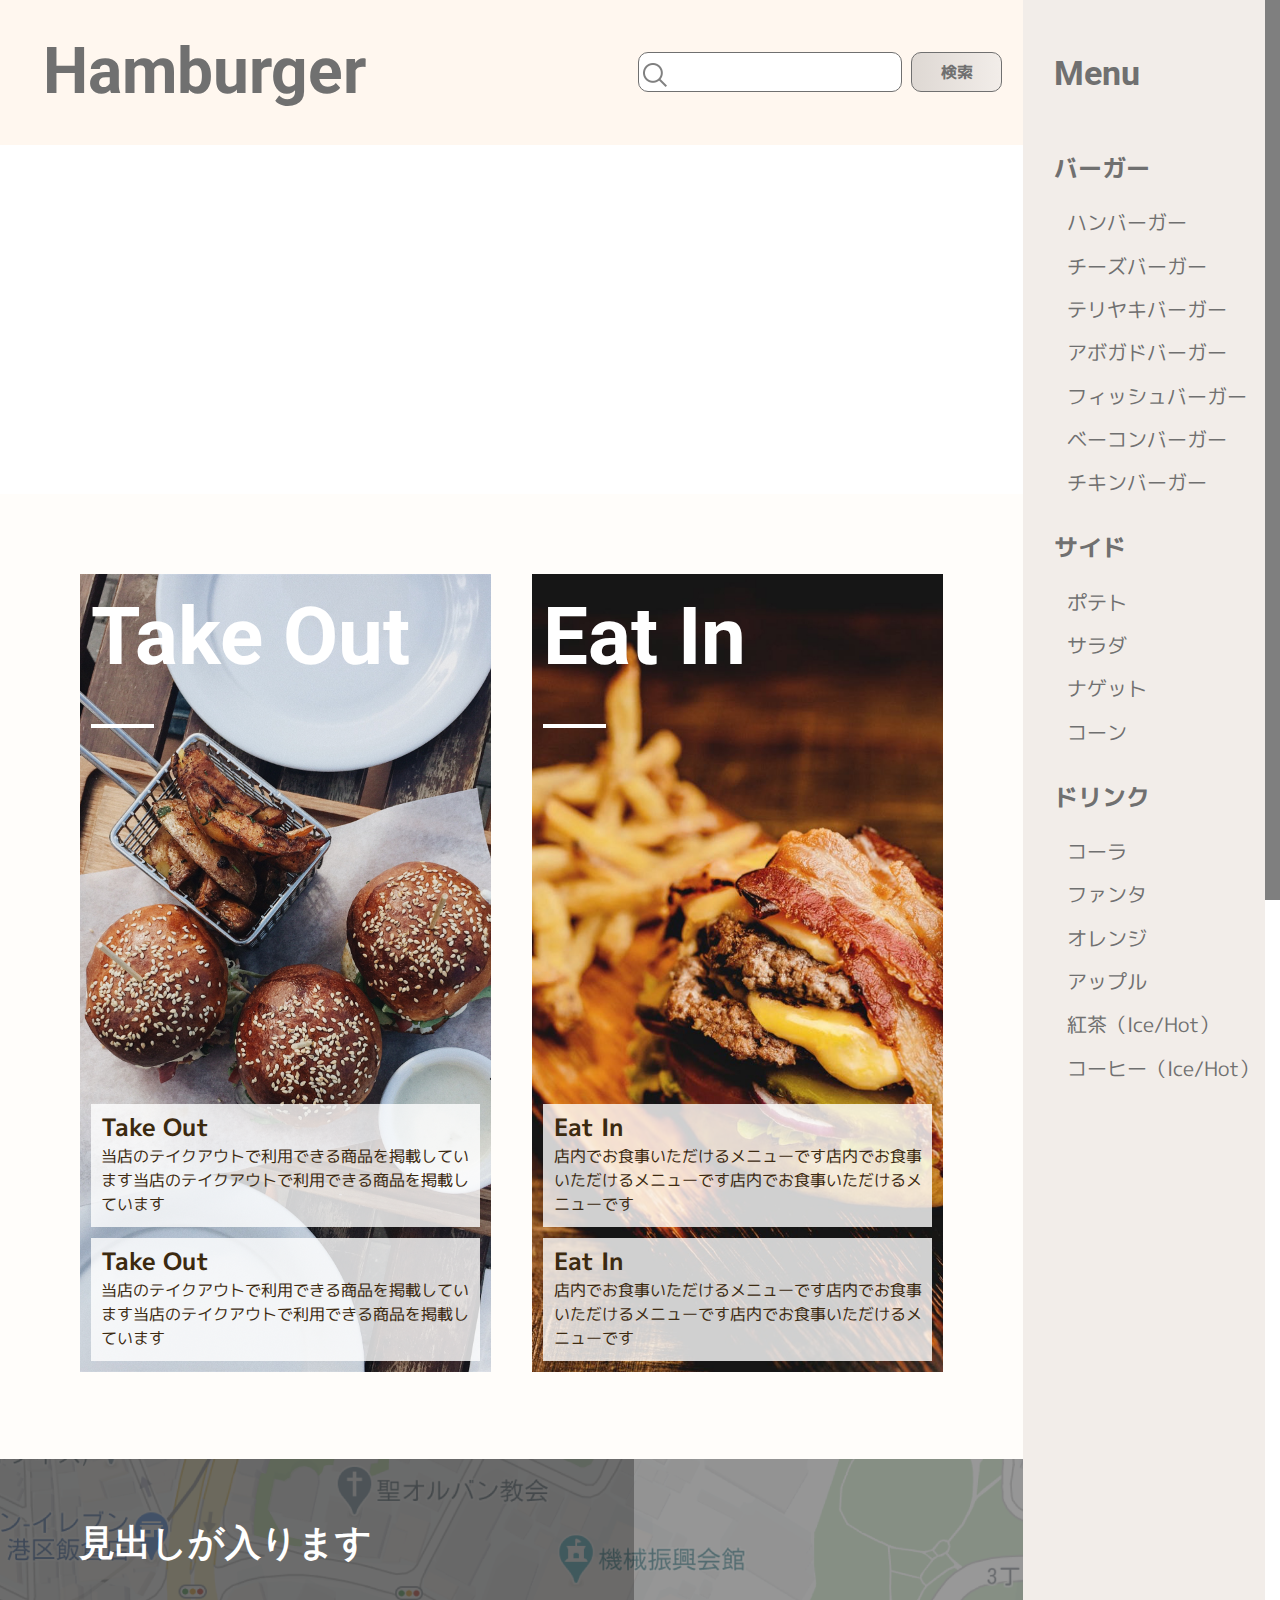
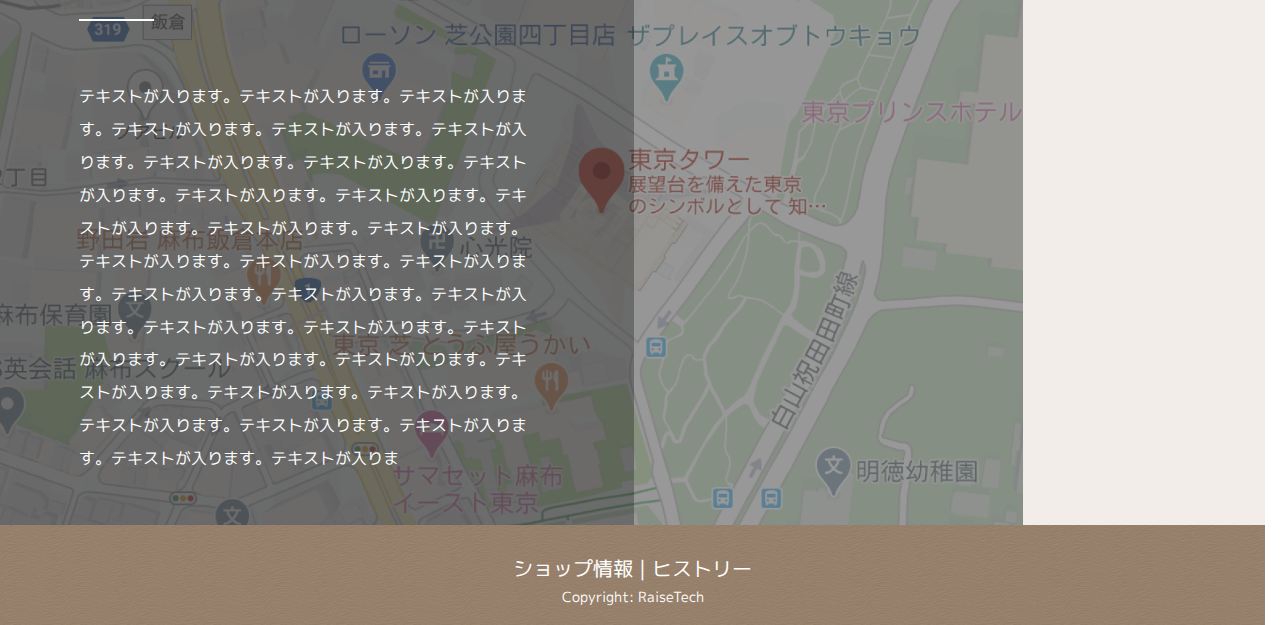
==== commit 1b561340: "フロントページ修正1回目（アクセスグレー部分、FLOCSS調整など）" ====
--- a/index.html
+++ b/index.html
@@ -31,7 +31,7 @@
         <div class="p-mainVisual">
             <h1 class="p-topPageTitle">ダミーサイト</h1>
         </div>
-        <div class="p-body u-frontpageBody">
+        <div class="p-wrapper p-wrapper-frontPage">
             <article class="p-salesFormat__wrap">
                 <article class="p-salesFormat">
                     <a href="#">
@@ -41,11 +41,11 @@
                         </div>
                         <div class="p-salesFormat__content">
                             <dl class="p-salesItem">
-                                <dt class="p-salesItem__ttl c-title c-font02">Take Out</dt>
+                                <dt class="p-salesItem__ttl c-title c-font-mplus">Take Out</dt>
                                 <dd class="p-salesItem__txt c-text">当店のテイクアウトで利用できる商品を掲載しています当店のテイクアウトで利用できる商品を掲載しています</dd>
                             </dl>
                             <dl class="p-salesItem">
-                                <dt class="p-salesItem__ttl c-title c-font02">Take Out</dt>
+                                <dt class="p-salesItem__ttl c-title c-font-mplus">Take Out</dt>
                                 <dd class="p-salesItem__txt c-text">当店のテイクアウトで利用できる商品を掲載しています当店のテイクアウトで利用できる商品を掲載しています</dd>
                             </dl>
                         </div>
@@ -59,11 +59,11 @@
                         </div>
                         <div class="p-salesFormat__content">
                             <dl class="p-salesItem">
-                                <dt class="p-salesItem__ttl c-title c-font02">Eat In</dt>
+                                <dt class="p-salesItem__ttl c-title c-font-mplus">Eat In</dt>
                                 <dd class="p-salesItem__txt c-text">店内でお食事いただけるメニューです店内でお食事いただけるメニューです店内でお食事いただけるメニューです</dd>
                             </dl>
                             <dl class="p-salesItem">
-                                <dt class="p-salesItem__ttl c-title c-font02">Eat In</dt>
+                                <dt class="p-salesItem__ttl c-title c-font-mplus">Eat In</dt>
                                 <dd class="p-salesItem__txt c-text">店内でお食事いただけるメニューです店内でお食事いただけるメニューです店内でお食事いただけるメニューです</dd>
                             </dl>
                         </div>
@@ -76,7 +76,7 @@
                     <div>
                     <h2 class="p-access__caption__ttl c-title">見出しが入ります</h2>
                     <div class="p-access__caption__horizon c-horizon"></div>
-                    <p class="p-access__caption__txt c-lhWide c-text-smal">テキストが入ります。テキストが入ります。テキストが入ります。テキストが入ります。テキストが入ります。テキストが入ります。テキストが入ります。テキストが入ります。テキストが入ります。テキストが入ります。テキストが入ります。テキストが入ります。テキストが入ります。テキストが入ります。テキストが入ります。テキストが入ります。テキストが入ります。テキストが入ります。テキストが入ります。テキストが入ります。テキストが入ります。テキストが入ります。テキストが入ります。テキストが入ります。テキストが入ります。テキストが入ります。テキストが入ります。テキストが入ります。テキストが入ります。テキストが入ります。テキストが入ります。テキストが入ります。テキストが入りま</p>
+                    <p class="p-access__caption__txt c-lineHeightWide c-text-smal">テキストが入ります。テキストが入ります。テキストが入ります。テキストが入ります。テキストが入ります。テキストが入ります。テキストが入ります。テキストが入ります。テキストが入ります。テキストが入ります。テキストが入ります。テキストが入ります。テキストが入ります。テキストが入ります。テキストが入ります。テキストが入ります。テキストが入ります。テキストが入ります。テキストが入ります。テキストが入ります。テキストが入ります。テキストが入ります。テキストが入ります。テキストが入ります。テキストが入ります。テキストが入ります。テキストが入ります。テキストが入ります。テキストが入ります。テキストが入ります。テキストが入ります。テキストが入ります。テキストが入りま</p>
                     </div>
                 </article>
                 <div class="p-access__base"></div>
--- a/css/style.css
+++ b/css/style.css
@@ -312,17 +312,17 @@
 }
 
 /*=======================
+  フォントファミリー m+ 1p
+  =======================*/
+.c-font-mplus {
+  font-family: "M PLUS 1p", sans-serif;
+}
+
+/*=======================
   フォントファミリー Roboto
   =======================*/
-.c-font01 {
+.c-font-roboto {
   font-family: roboto, sans-serif;
-}
-
-/*=======================
-  フォントファミリー m+ 1p
-  =======================*/
-.c-font02 {
-  font-family: "M PLUS 1p", sans-serif;
 }
 
 /*=======================
@@ -384,11 +384,11 @@
 /*=======================
   行間隔広め
   =======================*/
-.c-lhWide {
+.c-lineHeightWide {
   line-height: 2.313;
 }
 @media screen and (min-width: 1024px) {
-  .c-lhWide {
+  .c-lineHeightWide {
     line-height: 2.06;
   }
 }
@@ -732,18 +732,35 @@
 /*=======================
   .p-body(single基準)
   =======================*/
-.p-body {
+.p-wrapper {
   background: #FFFDFA;
   padding: 9.0666666667vw 5.3333333333vw 18.4vw;
 }
 @media screen and (min-width: 768px) {
-  .p-body {
+  .p-wrapper {
     padding: 7.1942446043vw 7.1942446043vw 17.8657074341vw;
   }
 }
 @media screen and (min-width: 768px) and (min-width: 1024px) {
-  .p-body {
+  .p-wrapper {
     paddeing: 3.28125vw 5.2083333333vw 14.2708333333vw;
+  }
+}
+
+/*=======================
+  フロントページp-bodyの変更
+  =======================*/
+.p-wrapper-frontPage {
+  padding: 5.3333333333vw 5.3333333333vw 13.0666666667vw;
+}
+@media screen and (min-width: 768px) {
+  .p-wrapper-frontPage {
+    padding: 4.7961630695vw;
+  }
+}
+@media screen and (min-width: 768px) and (min-width: 1024px) {
+  .p-wrapper-frontPage {
+    padding: 6.25vw 6.25vw 6.7708333333vw;
   }
 }
 
@@ -946,7 +963,7 @@
   background: rgba(0, 0, 0, 0.2855);
   display: block;
   width: 100%;
-  height: 110.6666666667vw;
+  height: 50%;
   position: absolute;
   top: 0;
   left: 0;
@@ -959,7 +976,7 @@
 }
 @media screen and (min-width: 768px) and (min-width: 1024px) {
   .p-access__caption > div::after {
-    width: 49.4791666667vw;
+    width: 62%;
   }
 }
 .p-access__caption__ttl {
@@ -1029,21 +1046,4 @@
   text-align: center;
   font-size: 1.4rem;
 }
-
-/*=======================
-  フロントページp-bodyの変更
-  =======================*/
-.u-frontpageBody {
-  padding: 5.3333333333vw 5.3333333333vw 13.0666666667vw;
-}
-@media screen and (min-width: 768px) {
-  .u-frontpageBody {
-    padding: 4.7961630695vw;
-  }
-}
-@media screen and (min-width: 768px) and (min-width: 1024px) {
-  .u-frontpageBody {
-    padding: 6.25vw 6.25vw 6.7708333333vw;
-  }
-}
 /*# sourceMappingURL=style.css.map */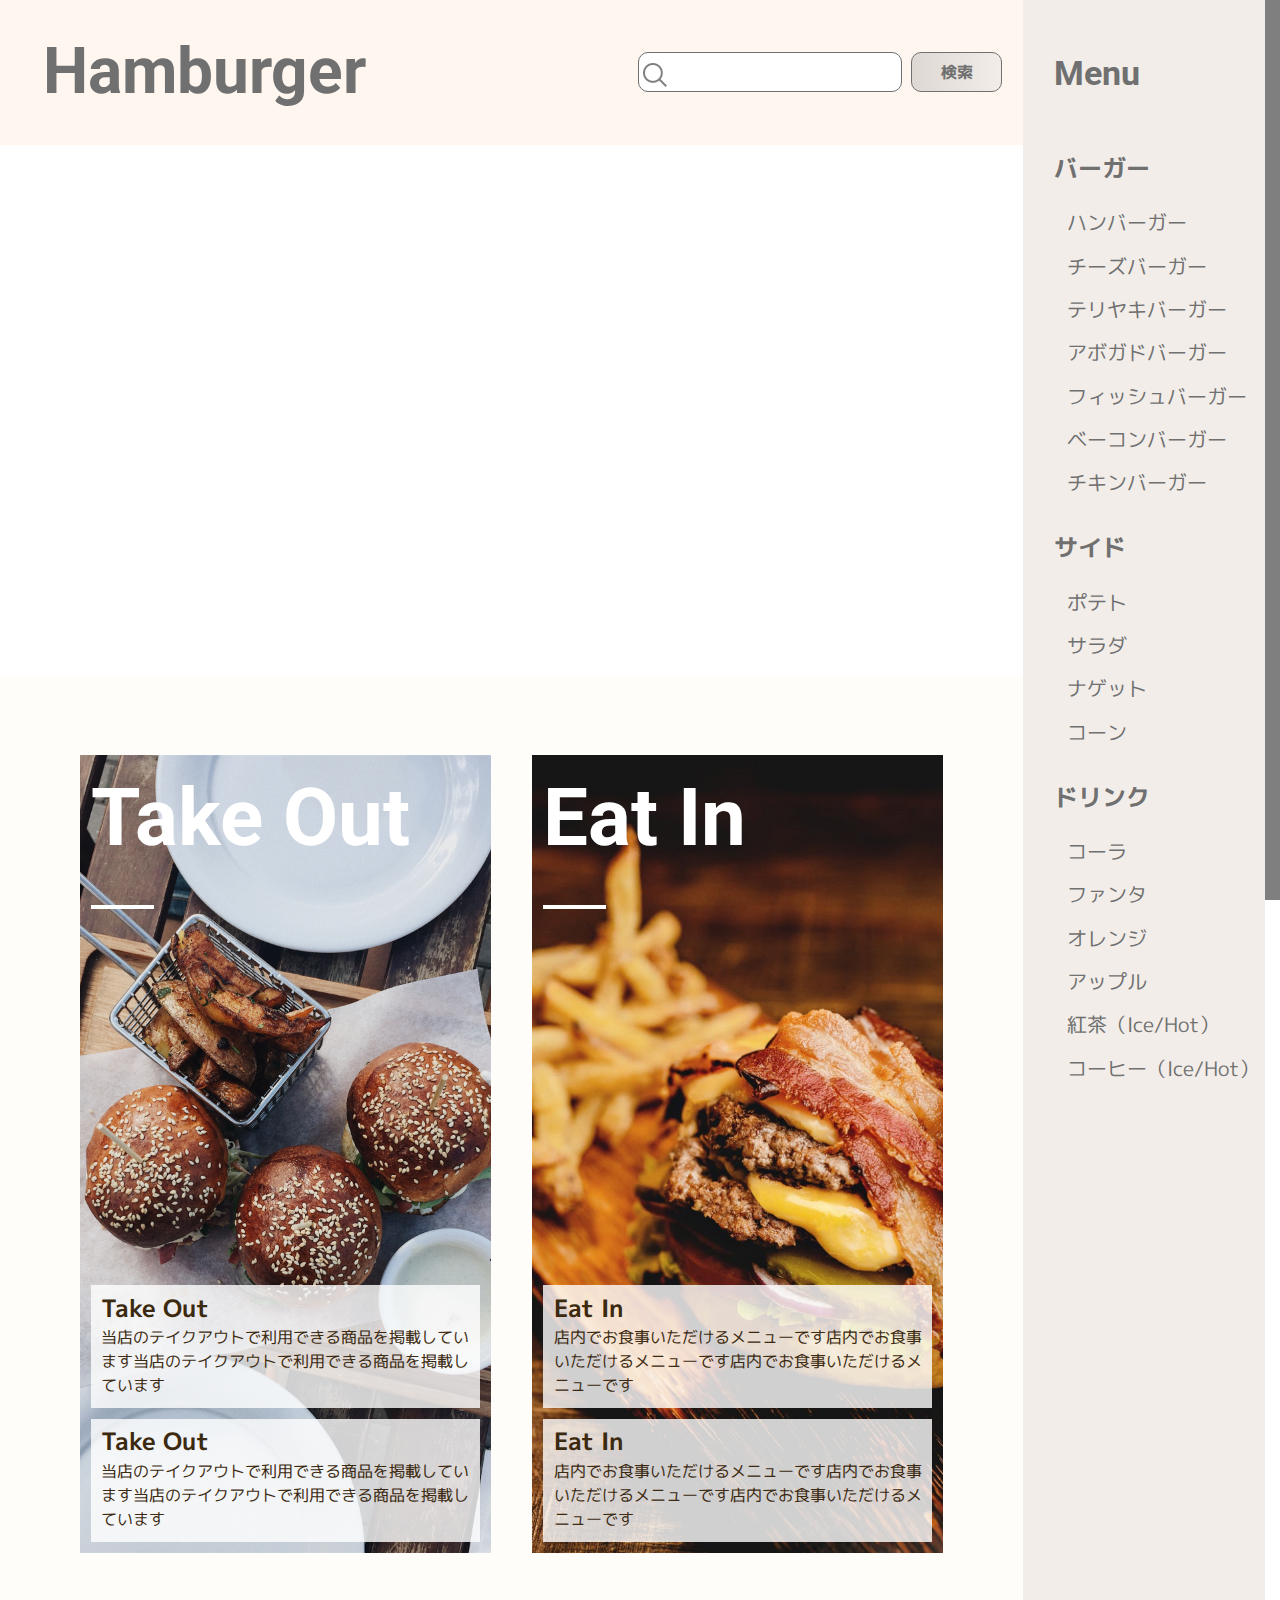
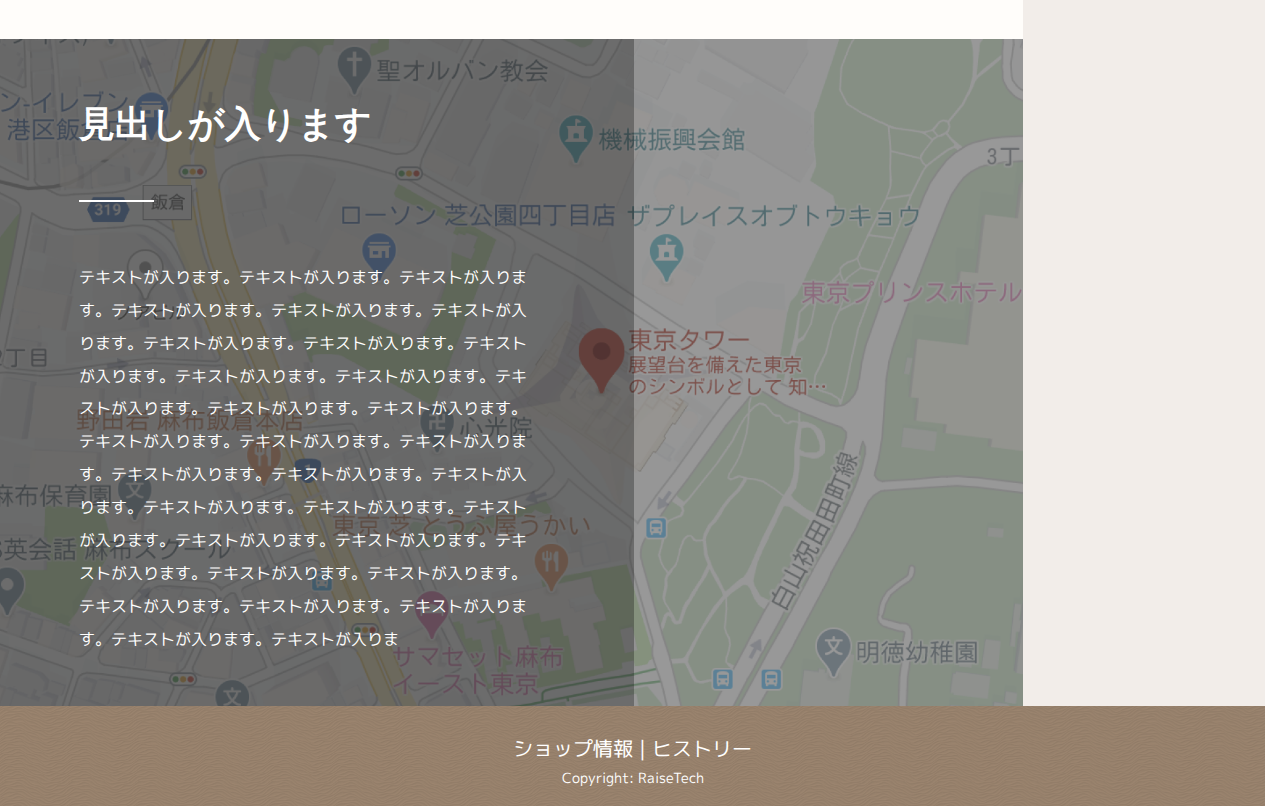
==== commit b1c93d0f: "archiveページのカード部分作成" ====
--- a/index.html
+++ b/index.html
@@ -28,10 +28,12 @@
         </div>
     </header>
     <main class="l-main">
-        <div class="p-mainVisual">
-            <h1 class="p-topPageTitle">ダミーサイト</h1>
+        <div class="p-mainVisual--front">
+            <div class="p-pageTitle--front">
+                <h1>ダミーサイト</h1>
+            </div>
         </div>
-        <div class="p-wrapper p-wrapper-frontPage">
+        <div class="p-wrapper p-wrapper--front">
             <article class="p-salesFormat__wrap">
                 <article class="p-salesFormat">
                     <a href="#">
--- a/css/style.css
+++ b/css/style.css
@@ -618,50 +618,106 @@
 /*=======================
   メインビジュアル
   =======================*/
-.p-mainVisual {
+.p-mainVisual--front {
   width: 100%;
-  padding-bottom: 76%;
-  background: url(../../../img/mainvisual-sp@2x.jpg) center/cover no-repeat;
+  height: 28.5rem;
+  background: url(../../../img/mainvisual--frontSp.jpg) center/cover no-repeat;
   position: relative;
 }
 @media screen and (min-width: 768px) {
-  .p-mainVisual {
-    padding-bottom: 34.17%;
-    background: url(../../../img/mainvisual-pc@2x.jpg) center/cover no-repeat;
-  }
-}
-@media screen and (min-width: 768px) and (min-width: 1024px) {
-  .p-mainVisual {
-    padding-bottom: 34.13%;
-  }
-}
-.p-mainVisual h1 {
+  .p-mainVisual--front {
+    background: url(../../../img/mainvisual--frontPc.jpg) center/cover no-repeat;
+  }
+}
+@media screen and (min-width: 768px) and (min-width: 1024px) {
+  .p-mainVisual--front {
+    height: 53rem;
+  }
+}
+
+.p-mainVisual--archive {
+  width: 100%;
+  height: 28.5rem;
+  background: url(../../../img/mainvisual--archiveSp.jpg) left 46%/225% no-repeat;
+  position: relative;
+}
+@media screen and (min-width: 768px) {
+  .p-mainVisual--archive {
+    background: url(../../../img/mainvisual--archivePc.jpg) center 45%/170% no-repeat;
+  }
+}
+@media screen and (min-width: 768px) and (min-width: 1024px) {
+  .p-mainVisual--archive {
+    height: 23.9rem;
+    background-position: center 47%;
+    background-size: cover;
+  }
+}
+
+/*=======================
+  ページタイトル
+  =======================*/
+.p-pageTitle--front {
+  color: #FFFFFF;
+  font-size: 3.6rem;
   position: absolute;
   top: calc(52.28% - 1.8rem);
   left: 6.6666666667vw;
 }
 @media screen and (min-width: 768px) {
-  .p-mainVisual h1 {
+  .p-pageTitle--front {
+    font-size: 4rem;
     top: calc(50.88% - 1.8rem);
     left: 10.3117505995vw;
   }
 }
 @media screen and (min-width: 768px) and (min-width: 1024px) {
-  .p-mainVisual h1 {
+  .p-pageTitle--front {
     top: calc(49.72% - 2rem);
     left: 4.4791666667vw;
   }
 }
 
-/*=======================
-  タイトル
-  =======================*/
-.p-topPageTitle {
+.p-pageTitle--archive {
   color: #FFFFFF;
+  display: flex;
+  flex-direction: column;
+  position: absolute;
+  top: 37.19%;
+  left: 9.8666666667vw;
+}
+@media screen and (min-width: 768px) {
+  .p-pageTitle--archive {
+    flex-direction: row;
+    top: 37.54%;
+    left: 10.3117505995vw;
+  }
+}
+@media screen and (min-width: 768px) and (min-width: 1024px) {
+  .p-pageTitle--archive {
+    top: 34.72%;
+    left: 4.4791666667vw;
+  }
+}
+.p-pageTitle--archive h1 {
   font-size: 3.6rem;
-}
-.p-topPageTitle span {
+  line-height: 1.1667;
+}
+@media screen and (min-width: 768px) {
+  .p-pageTitle--archive h1 {
+    font-size: 6rem;
+  }
+}
+.p-pageTitle--archive p {
   font-size: 1.6rem;
+  font-weight: 700;
+  margin-top: 12px;
+}
+@media screen and (min-width: 768px) {
+  .p-pageTitle--archive p {
+    margin-top: 29px;
+    margin-left: 19px;
+  }
 }
 
 /*=======================
@@ -730,7 +786,7 @@
 }
 
 /*=======================
-  .p-body(single基準)
+  .p-body
   =======================*/
 .p-wrapper {
   background: #FFFDFA;
@@ -747,20 +803,32 @@
   }
 }
 
-/*=======================
-  フロントページp-bodyの変更
-  =======================*/
-.p-wrapper-frontPage {
+.p-wrapper--front {
   padding: 5.3333333333vw 5.3333333333vw 13.0666666667vw;
 }
 @media screen and (min-width: 768px) {
-  .p-wrapper-frontPage {
+  .p-wrapper--front {
     padding: 4.7961630695vw;
   }
 }
 @media screen and (min-width: 768px) and (min-width: 1024px) {
-  .p-wrapper-frontPage {
+  .p-wrapper--front {
     padding: 6.25vw 6.25vw 6.7708333333vw;
+  }
+}
+
+.p-wrapper--archive {
+  background: #FFFDFA;
+  padding: 8.5333333333vw 5.0666666667vw 8.5333333333vw 5.3333333333vw;
+}
+@media screen and (min-width: 768px) {
+  .p-wrapper--archive {
+    padding: 4.6762589928vw 4.1966426859vw 3.8369304556vw 5.1558752998vw;
+  }
+}
+@media screen and (min-width: 768px) and (min-width: 1024px) {
+  .p-wrapper--archive {
+    paddeing: 3.28125vw 5.2083333333vw 3.3333333333vw 5.2083333333vw;
   }
 }
 
@@ -1046,4 +1114,147 @@
   text-align: center;
   font-size: 1.4rem;
 }
+
+/*=============================
+  アーカイブページディスクリプション
+  =============================*/
+.p-archiveDescription {
+  margin-bottom: 5.0666666667vw;
+}
+@media screen and (min-width: 768px) {
+  .p-archiveDescription {
+    margin-bottom: 4.4364508393vw;
+  }
+}
+@media screen and (min-width: 768px) and (min-width: 1024px) {
+  .p-archiveDescription {
+    margin-bottom: 3.6458333333vw;
+  }
+}
+.p-archiveDescription h2 {
+  font-size: 2.8rem;
+  margin-bottom: 2.5rem;
+}
+@media screen and (min-width: 768px) {
+  .p-archiveDescription h2 {
+    font-size: 3.6rem;
+    margin-bottom: 2rem;
+  }
+}
+
+/*=======================
+  アーカイブページカード
+  =======================*/
+.p-archiveCard {
+  display: flex;
+  flex-direction: column;
+  background: #3C2B1C;
+  position: relative;
+  overflow: hidden;
+}
+@media screen and (min-width: 768px) {
+  .p-archiveCard {
+    flex-direction: row;
+  }
+}
+.p-archiveCard__img, .p-archiveCard__txt {
+  width: 100%;
+  height: auto;
+}
+@media screen and (min-width: 768px) {
+  .p-archiveCard__img, .p-archiveCard__txt {
+    flex-basis: 50%;
+  }
+}
+.p-archiveCard__img img {
+  position: static;
+  width: 100%;
+  height: 100%;
+  -o-object-fit: cover;
+     object-fit: cover;
+}
+@media screen and (min-width: 768px) {
+  .p-archiveCard__img img {
+    position: absolute; /* 追加 */
+    top: 0; /* 追加 */
+    left: 0; /* 追加 */
+    width: 50%; /* 修正 */
+  }
+}
+.p-archiveCard__txt {
+  color: #FFFFFF;
+  padding: 8.5333333333vw 4.2666666667vw 11.7333333333vw;
+}
+@media screen and (min-width: 768px) {
+  .p-archiveCard__txt {
+    padding: 3.7170263789vw 4.1966426859vw 4.7961630695vw;
+  }
+}
+@media screen and (min-width: 768px) and (min-width: 1024px) {
+  .p-archiveCard__txt {
+    padding: 2.9166666667vw 3.28125vw 3.125vw;
+  }
+}
+.p-archiveCard__txt h3 {
+  font-size: 2rem;
+  margin-bottom: 2.1rem;
+}
+@media screen and (min-width: 1024px) {
+  .p-archiveCard__txt h3 {
+    font-size: 3.6rem;
+    margin-bottom: 4.4rem;
+  }
+}
+.p-archiveCard__txt h4 {
+  margin-bottom: 0.7rem;
+}
+@media screen and (min-width: 1024px) {
+  .p-archiveCard__txt h4 {
+    font-size: 2.4rem;
+    margin-bottom: 1.3rem;
+  }
+}
+.p-archiveCard__txt p {
+  margin-bottom: 4rem;
+}
+@media screen and (min-width: 768px) {
+  .p-archiveCard__txt p {
+    margin-bottom: 4.5rem;
+  }
+}
+@media screen and (min-width: 768px) and (min-width: 1024px) {
+  .p-archiveCard__txt p {
+    margin-bottom: 6rem;
+  }
+}
+.p-archiveCard__txt__btn {
+  text-align: center;
+}
+.p-archiveCard__txt__btn a {
+  display: inline-block;
+  color: #707070;
+  background: #FFFFFF;
+  padding: 1.1rem 4.2rem 1.4rem;
+  border-radius: 13.1rem;
+}
+@media screen and (min-width: 1024px) {
+  .p-archiveCard__txt__btn a {
+    padding: 2.3rem 10.6rem 2rem;
+    border-radius: 14.9rem;
+  }
+}
+
+.p-archiveCard ~ .p-archiveCard {
+  margin-top: 5.6vw;
+}
+@media screen and (min-width: 768px) {
+  .p-archiveCard ~ .p-archiveCard {
+    margin-top: 2.4580335731vw;
+  }
+}
+@media screen and (min-width: 768px) and (min-width: 1024px) {
+  .p-archiveCard ~ .p-archiveCard {
+    margin-top: 1.5625vw;
+  }
+}
 /*# sourceMappingURL=style.css.map */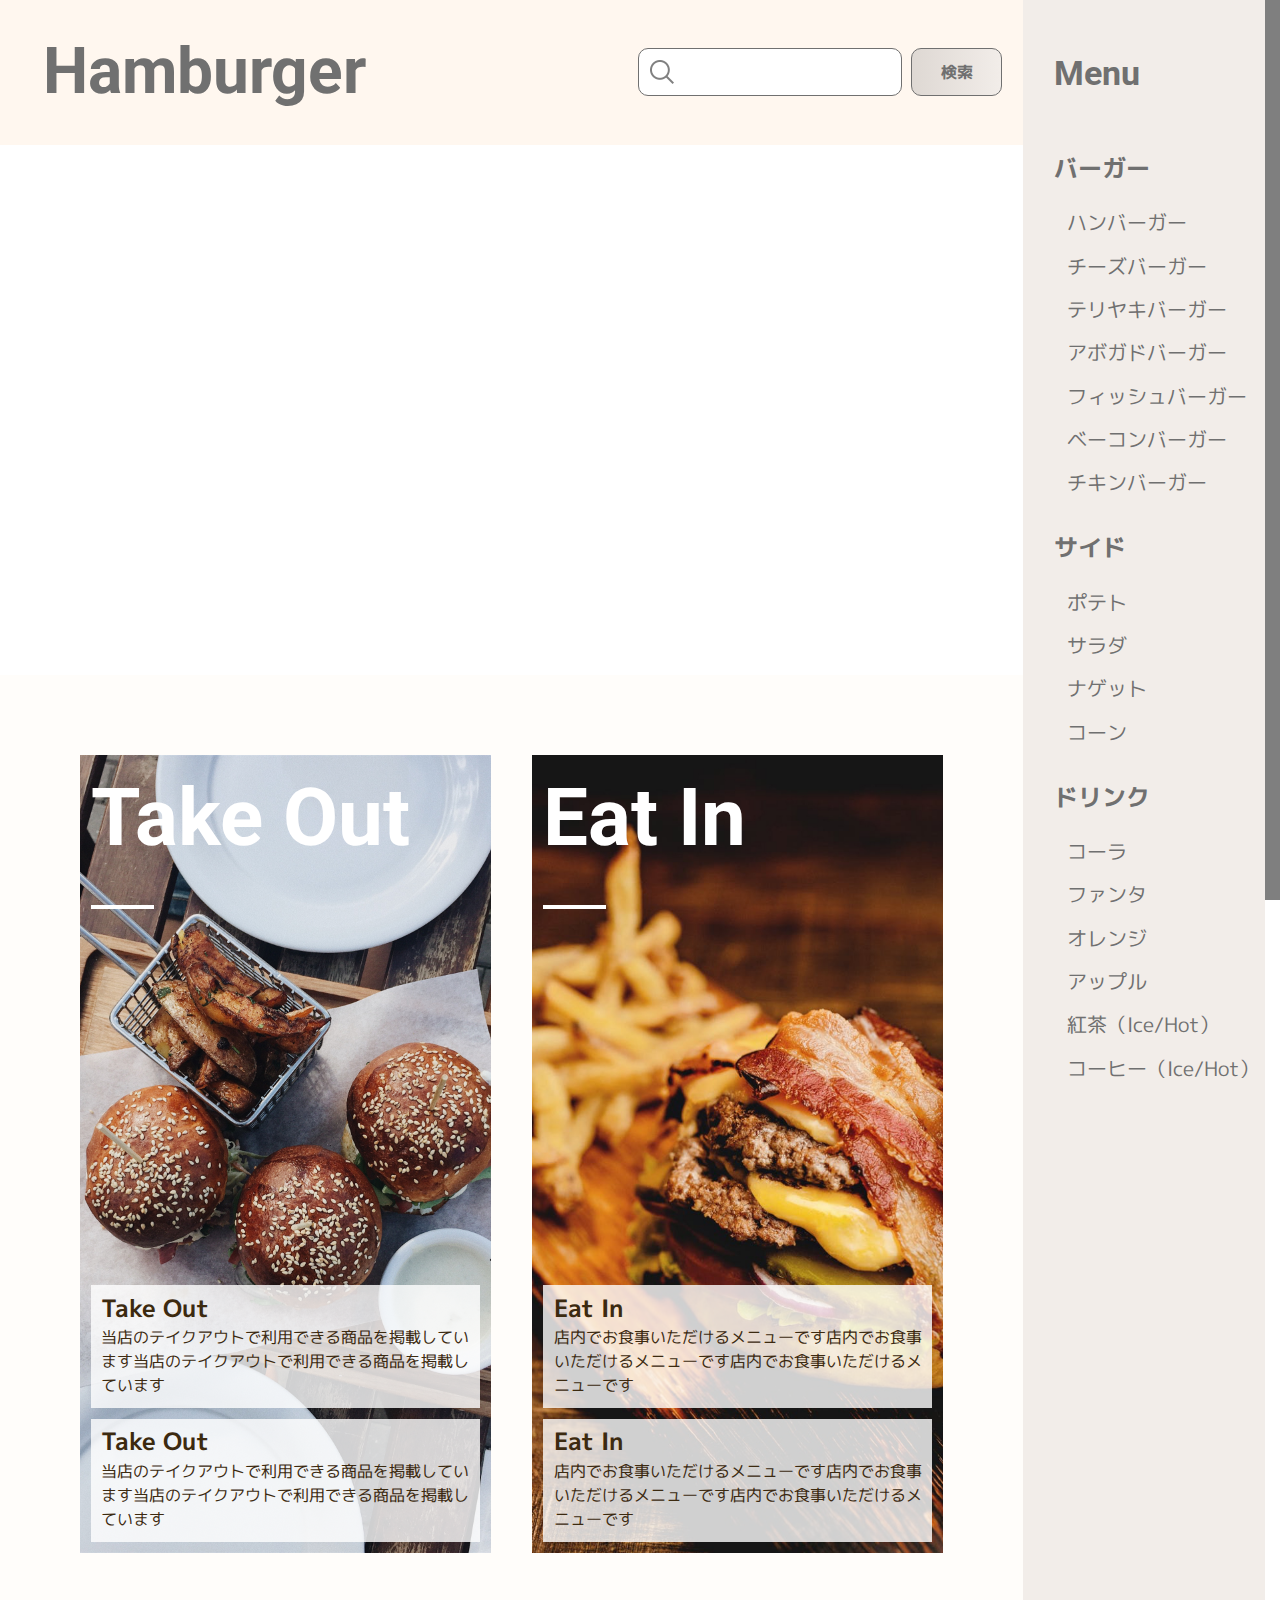
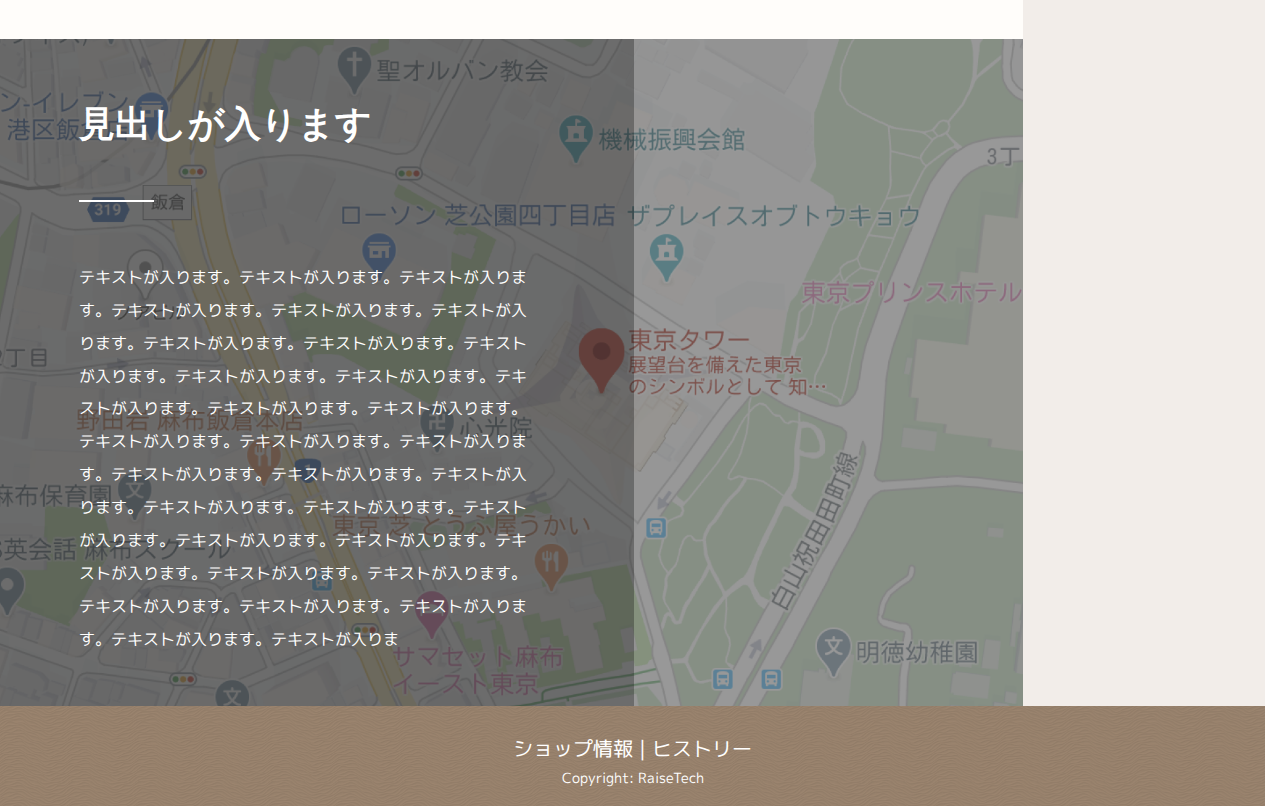
==== commit 7fbe03af: "虫眼鏡周りの空き調整" ====
--- a/index.html
+++ b/index.html
@@ -20,7 +20,7 @@
         <div class="p-header__search">
             <form action="" >
                 <div class="c-searchBox">
-                    <input class="c-input" type="search">
+                    <input type="search">
                     <p class="c-seachIcon"><img src="./img/search__icon.png" alt="ルーペアイコン" width="24px" height="24px"></p>
                 </div>
                 <button class="c-button" type="button" >検索</button>
--- a/css/style.css
+++ b/css/style.css
@@ -338,8 +338,13 @@
 }
 .c-searchBox p {
   position: absolute;
-  top: 11px;
-  left: 5px;
+  top: calc(50% - 12px);
+  left: 0.5rem;
+}
+@media screen and (min-width: 768px) {
+  .c-searchBox p {
+    left: 1.2rem;
+  }
 }
 
 /*=======================
@@ -403,6 +408,27 @@
   .c-text-smal {
     font-size: 1.6rem;
   }
+}
+
+/*=======================
+  スクエア
+  =======================*/
+.c-square {
+  display: flex;
+  justify-content: center;
+  align-items: center;
+  flex-wrap: wrap;
+  width: 35px;
+  height: 35px;
+  border: 1px solid #707070;
+}
+
+/*=======================
+  横並び中央揃え
+  =======================*/
+.c-sideBySide {
+  display: flex;
+  align-items: center;
 }
 
 /*==========================
@@ -481,18 +507,17 @@
 }
 .p-header__search form input {
   width: 57.6vw;
-  padding: 2.6666666667vw 1.3333333333vw 2.6666666667vw 9.0666666667vw;
+  padding: 1.1rem 0.5rem 1.1rem 2.9rem;
 }
 @media screen and (min-width: 768px) {
   .p-header__search form input {
     width: 47.4820143885vw;
-    padding: 1.3189448441vw 1.4388489209vw 1.3189448441vw 4.3165467626vw;
+    padding: 1.1rem 1.2rem 1.1rem 3.6rem;
   }
 }
 @media screen and (min-width: 768px) and (min-width: 1024px) {
   .p-header__search form input {
     width: 20.625vw;
-    padding: 0.5729166667vw 0.625vw 0.5729166667vw 1.875vw;
   }
 }
 .p-header__search form button {
@@ -1257,4 +1282,82 @@
     margin-top: 1.5625vw;
   }
 }
+
+/*=======================
+  ページネーション
+  =======================*/
+.p-pagination {
+  display: flex;
+  justify-content: space-between;
+  align-items: center;
+  width: 100%;
+  margin-top: 16.5333333333vw;
+}
+@media screen and (min-width: 768px) {
+  .p-pagination {
+    justify-content: center;
+    margin-top: 12.7697841727vw;
+  }
+}
+@media screen and (min-width: 768px) and (min-width: 1024px) {
+  .p-pagination {
+    margin-top: 7.8125vw;
+  }
+}
+.p-pagination__head {
+  display: none;
+}
+@media screen and (min-width: 768px) {
+  .p-pagination__head {
+    display: block;
+    margin-right: 1.9rem;
+  }
+}
+.p-pagination__prevposts svg {
+  margin-right: 0.8rem;
+}
+@media screen and (min-width: 768px) {
+  .p-pagination__prevposts svg {
+    margin-right: 1.7rem;
+  }
+}
+@media screen and (min-width: 768px) {
+  .p-pagination__prevposts span {
+    display: none;
+    margin-left: 0.8rem;
+  }
+}
+.p-pagination__nextposts svg {
+  margin-left: 0.8rem;
+}
+@media screen and (min-width: 768px) {
+  .p-pagination__nextposts svg {
+    margin-left: 1.5rem;
+  }
+}
+@media screen and (min-width: 768px) {
+  .p-pagination__nextposts span {
+    display: none;
+    max-width: 0.8rem;
+  }
+}
+.p-pagination__item {
+  display: none;
+  font-weight: 700;
+  background: #FFFFFF;
+}
+@media screen and (min-width: 768px) {
+  .p-pagination__item {
+    display: block;
+  }
+}
+.p-pagination__item .c-activ {
+  color: #FFFFFF;
+  background: #3C2B1C;
+}
+@media screen and (min-width: 768px) {
+  .p-pagination__item ~ .p-pagination__item {
+    margin-left: 1.5rem;
+  }
+}
 /*# sourceMappingURL=style.css.map */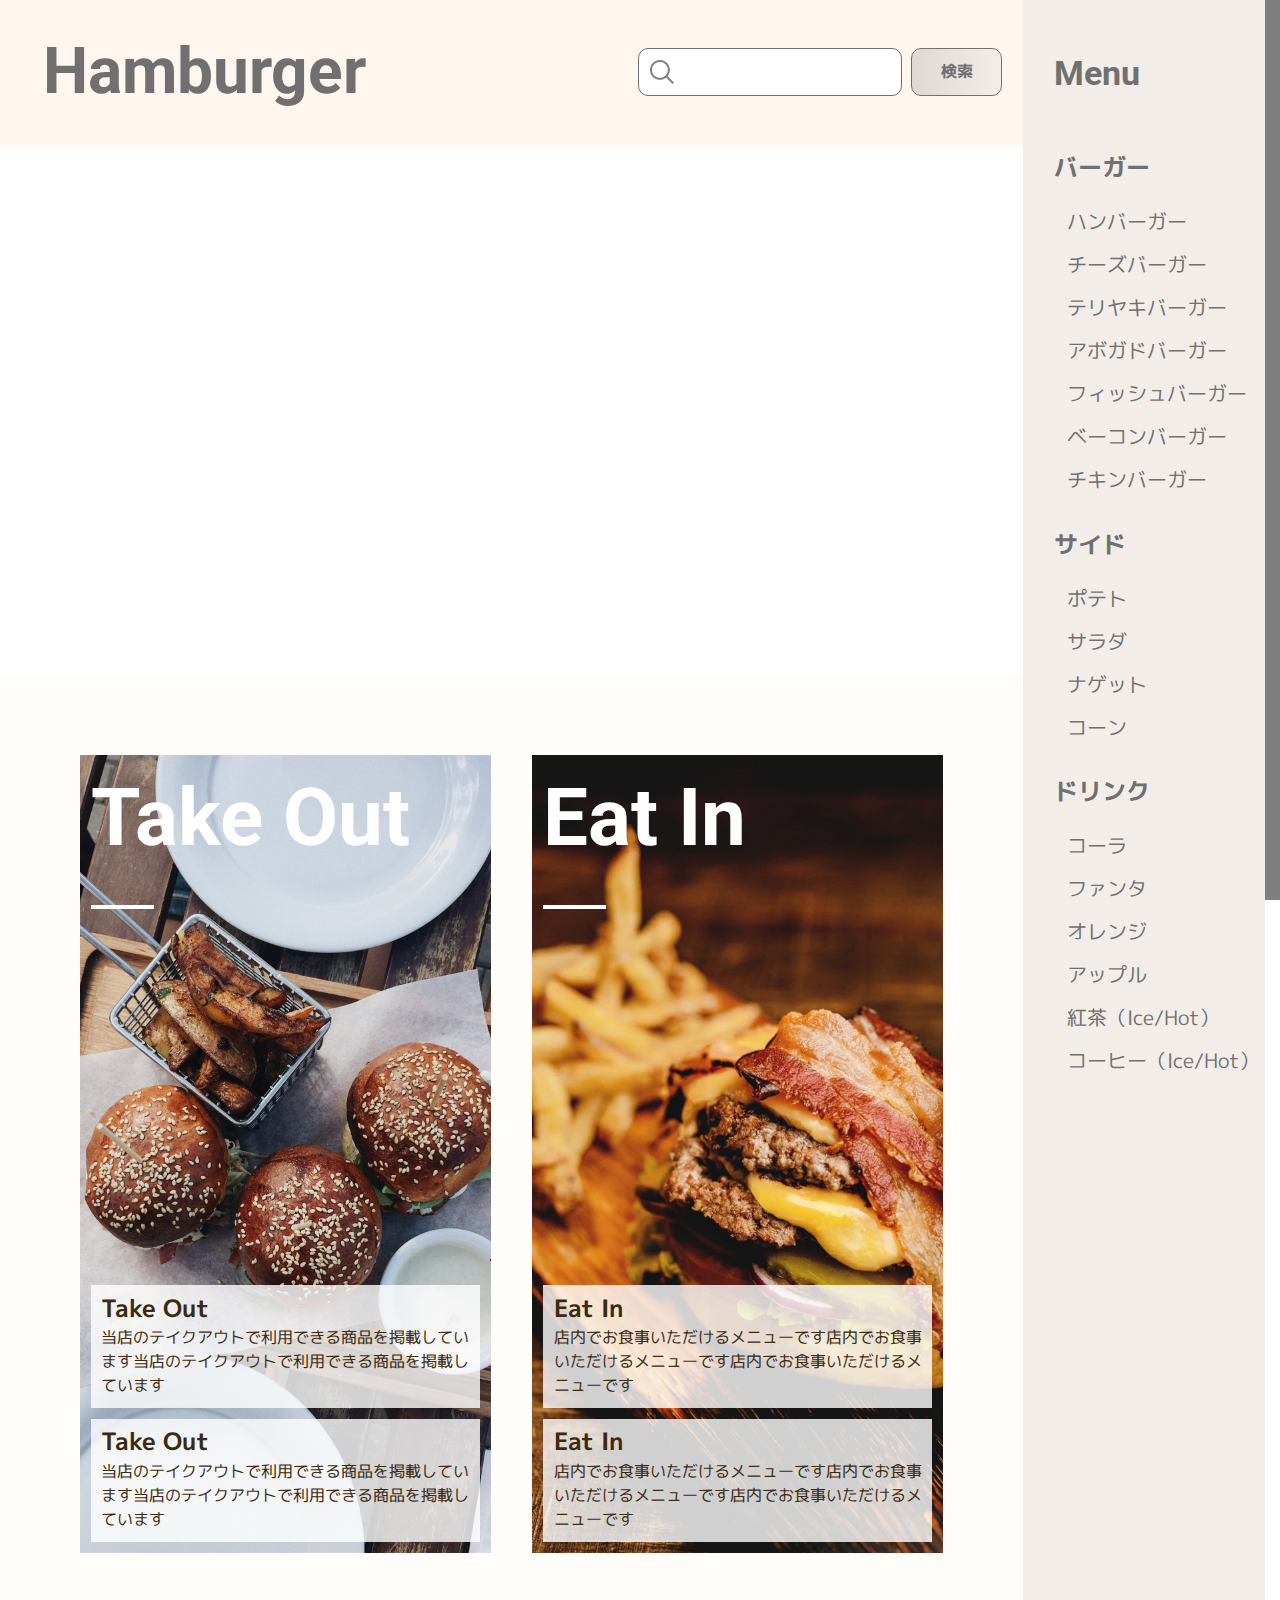
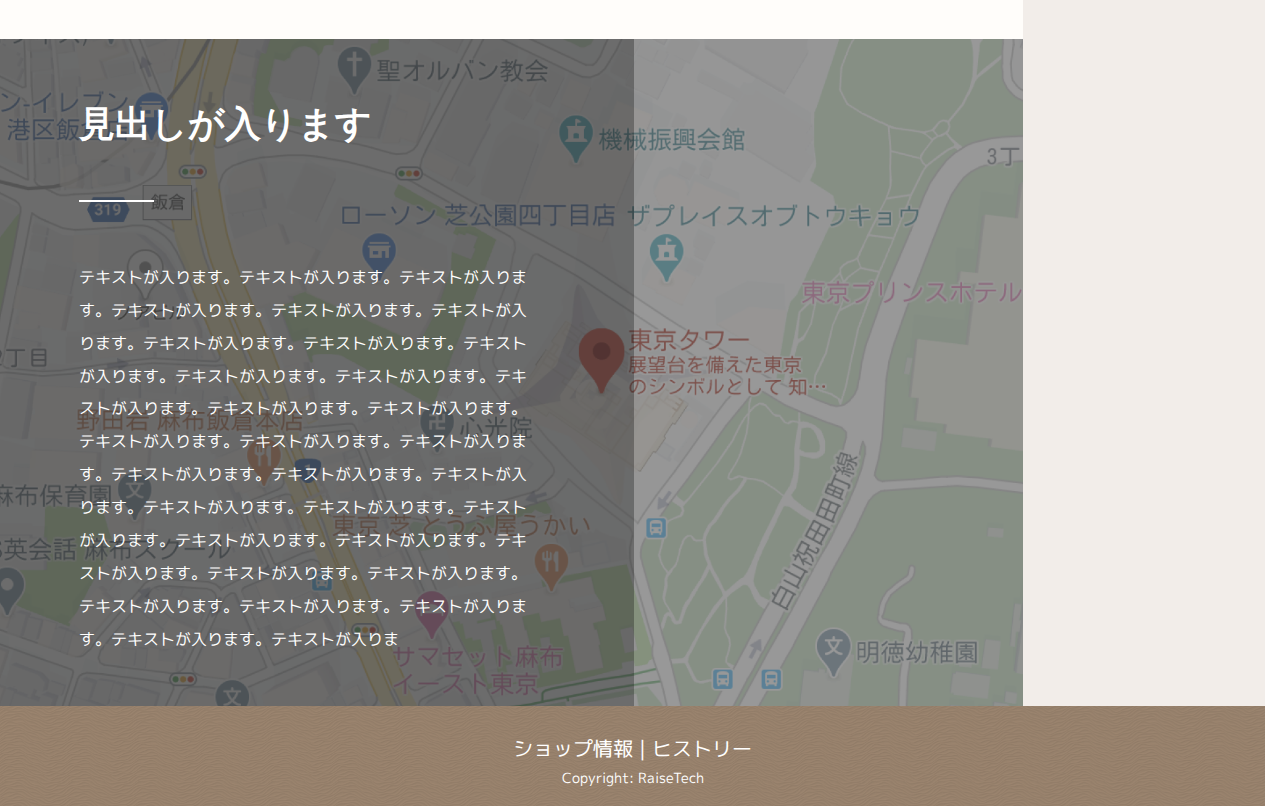
==== commit 12592cb2: "singleページtableまで" ====
--- a/index.html
+++ b/index.html
@@ -12,7 +12,7 @@
     <script type="text/javascript" src="./js/main.js"></script>
 
 </head>
-<body class="index c-body">
+<body class="p-index c-body">
     <div class="wrapper">
     <header class="l-header p-header">
         <button class="p-header__btn c-title js-navButton"><span>Menu</span></button>
--- a/css/style.css
+++ b/css/style.css
@@ -162,7 +162,7 @@
   font-size: 1.6rem;
   font-family: "M PLUS 1p", sans-serif;
   color: #3C2A10;
-  line-height: 1.5;
+  line-height: 1.485;
 }
 
 img {
@@ -312,6 +312,39 @@
 }
 
 /*=======================
+  hタグ基本
+  =======================*/
+.c-hedding--h2 {
+  font-size: 3.6rem;
+  font-weight: 700;
+}
+
+.c-hedding--h3 {
+  font-size: 2.4rem;
+}
+@media screen and (min-width: 768px) {
+  .c-hedding--h3 {
+    font-size: 2.8rem;
+    font-weight: 700;
+  }
+}
+
+.c-hedding--h4 {
+  font-size: 2rem;
+  font-weight: 700;
+}
+
+.c-hedding--h5 {
+  font-size: 2rem;
+  font-weight: 700;
+}
+
+.c-hedding--h6 {
+  font-size: 2rem;
+  font-weight: 700;
+}
+
+/*=======================
   フォントファミリー m+ 1p
   =======================*/
 .c-font-mplus {
@@ -429,6 +462,160 @@
 .c-sideBySide {
   display: flex;
   align-items: center;
+}
+
+/*=======================
+  blockquote
+  =======================*/
+.c-blockquote {
+  background: #f5f5f5;
+  padding: 3rem 1.6rem 2.7rem 2rem;
+}
+@media screen and (min-width: 768px) {
+  .c-blockquote {
+    padding: 5rem 5.6rem 5.7rem 5rem;
+  }
+}
+@media screen and (min-width: 768px) and (min-width: 1024px) {
+  .c-blockquote {
+    padding: 5rem 6rem 4.7rem 5rem;
+  }
+}
+.c-blockquote__txt {
+  margin-bottom: 3.1rem;
+}
+@media screen and (min-width: 768px) {
+  .c-blockquote__txt {
+    margin-bottom: 6.1rem;
+  }
+}
+.c-blockquote__footer__cite {
+  color: #4A6C9B;
+  font-style: normal;
+  -webkit-text-decoration: underline solid #4A6C9B;
+          text-decoration: underline solid #4A6C9B;
+}
+
+/*=======================
+  画像
+  =======================*/
+.c-img-zenpuku {
+  width: 100%;
+}
+.c-img-zenpuku img {
+  width: 100%;
+}
+
+.c-img-center--62 {
+  width: 62%;
+  margin: 0 auto;
+}
+.c-img-center--62 img {
+  width: 100%;
+}
+
+/*=======================
+  画像とテキストの横並び
+  =======================*/
+.c-imgText--LR, .c-imgText--RL {
+  display: flex;
+  justify-content: space-between;
+}
+.c-imgText--LR .c-imgText__img, .c-imgText--RL .c-imgText__img {
+  flex-basis: 42.27%;
+}
+@media screen and (min-width: 768px) {
+  .c-imgText--LR .c-imgText__img, .c-imgText--RL .c-imgText__img {
+    flex-basis: 42.86%;
+  }
+}
+@media screen and (min-width: 768px) and (min-width: 1024px) {
+  .c-imgText--LR .c-imgText__img, .c-imgText--RL .c-imgText__img {
+    flex-basis: 42.94%;
+  }
+}
+.c-imgText--LR .c-imgText__txt, .c-imgText--RL .c-imgText__txt {
+  flex-basis: 54.3%;
+}
+@media screen and (min-width: 768px) {
+  .c-imgText--LR .c-imgText__txt, .c-imgText--RL .c-imgText__txt {
+    flex-basis: 54.2%;
+  }
+}
+@media screen and (min-width: 768px) and (min-width: 1024px) {
+  .c-imgText--LR .c-imgText__txt, .c-imgText--RL .c-imgText__txt {
+    flex-basis: 54.18%;
+  }
+}
+
+/*=======================
+  ギャラリー配置
+  =======================*/
+.c-gallery {
+  display: grid;
+  grid-template-columns: 1fr;
+  grid-template-rows: auto;
+  gap: 20px;
+}
+@media screen and (min-width: 768px) {
+  .c-gallery {
+    grid-template-columns: 1fr 1fr;
+  }
+}
+@media screen and (min-width: 768px) and (min-width: 1024px) {
+  .c-gallery {
+    grid-template-columns: 1fr 1fr 1fr;
+  }
+}
+
+/*=======================
+  オーダーリスト
+  =======================*/
+.c-orderList__list {
+  list-style: decimal;
+  margin-left: 1em;
+}
+.c-orderList__child__list {
+  list-style: decimal;
+  margin: 1.7rem auto 1.7rem 1.8rem;
+}
+
+/*=======================
+  アンオーダーリスト
+  =======================*/
+.c-unOrderList__child {
+  margin: 1.7rem auto 1.7rem 1.8rem;
+}
+
+/*=======================
+  pre(そのまま表示)
+  =======================*/
+.c-preformattedText {
+  background-color: #f5f5f5;
+  padding: 5rem 5.9rem 5rem 4.9rem;
+  white-space: pre-wrap;
+}
+@media screen and (min-width: 768px) {
+  .c-preformattedText {
+    padding: 5rem 6.9rem 5rem 5rem;
+  }
+}
+@media screen and (min-width: 768px) and (min-width: 1024px) {
+  .c-preformattedText {
+    padding: 5rem 6rem 5rem 5rem;
+  }
+}
+
+/*=======================
+  テーブル
+  =======================*/
+.c-table {
+  border-collapse: collapse;
+}
+.c-table th, .c-table td {
+  border: solid 1px #707070;
+  font-weight: 400;
+  text-align: left;
 }
 
 /*==========================
@@ -679,6 +866,26 @@
   }
 }
 
+.p-mainVisual--single {
+  width: 100%;
+  height: 22.5rem;
+  background: url(../../../img/mainvisual--single.jpg) center/200% no-repeat;
+  position: relative;
+}
+@media screen and (min-width: 768px) {
+  .p-mainVisual--single {
+    height: 50.5rem;
+    background-position: center 62%;
+  }
+}
+@media screen and (min-width: 768px) and (min-width: 1024px) {
+  .p-mainVisual--single {
+    height: 50rem;
+    background-size: 100%;
+    background-position: center 65%;
+  }
+}
+
 /*=======================
   ページタイトル
   =======================*/
@@ -745,6 +952,27 @@
   }
 }
 
+.p-pageTitle--single {
+  color: #FFFFFF;
+  font-size: 3.6rem;
+  position: absolute;
+  top: calc(50% - 1.8rem);
+  left: 6.9333333333vw;
+}
+@media screen and (min-width: 768px) {
+  .p-pageTitle--single {
+    font-size: 6rem;
+    top: calc(50% - 3rem);
+    left: 10.3117505995vw;
+  }
+}
+@media screen and (min-width: 768px) and (min-width: 1024px) {
+  .p-pageTitle--single {
+    top: calc(50% - 3rem);
+    left: 4.4791666667vw;
+  }
+}
+
 /*=======================
   グローバルメニュー
   =======================*/
@@ -854,6 +1082,21 @@
 @media screen and (min-width: 768px) and (min-width: 1024px) {
   .p-wrapper--archive {
     paddeing: 3.28125vw 5.2083333333vw 3.3333333333vw 5.2083333333vw;
+  }
+}
+
+.p-wrapper--single {
+  background: #FFFDFA;
+  padding: 9.0666666667vw 5.3333333333vw 18.4vw;
+}
+@media screen and (min-width: 768px) {
+  .p-wrapper--single {
+    padding: 7.1942446043vw 7.1942446043vw 17.8657074341vw;
+  }
+}
+@media screen and (min-width: 768px) and (min-width: 1024px) {
+  .p-wrapper--single {
+    padding: 3.28125vw 5.2083333333vw 14.2708333333vw;
   }
 }
 
@@ -1360,4 +1603,152 @@
     margin-left: 1.5rem;
   }
 }
+
+/*=======================
+  margin-bottom
+  =======================*/
+.u-marginBottom--28-56-56 {
+  margin-bottom: 2.8rem;
+}
+@media screen and (min-width: 768px) {
+  .u-marginBottom--28-56-56 {
+    margin-bottom: 5.8rem;
+  }
+}
+@media screen and (min-width: 768px) and (min-width: 1024px) {
+  .u-marginBottom--28-56-56 {
+    margin-bottom: 5.6rem;
+  }
+}
+
+.u-marginBottom--36-62-62 {
+  margin-bottom: 3.6rem;
+}
+@media screen and (min-width: 768px) {
+  .u-marginBottom--36-62-62 {
+    margin-bottom: 6.2rem;
+  }
+}
+@media screen and (min-width: 768px) and (min-width: 1024px) {
+  .u-marginBottom--36-62-62 {
+    margin-bottom: 6.2rem;
+  }
+}
+
+.u-marginBottom--30-60-60 {
+  margin-bottom: 3rem;
+}
+@media screen and (min-width: 768px) {
+  .u-marginBottom--30-60-60 {
+    margin-bottom: 6rem;
+  }
+}
+@media screen and (min-width: 768px) and (min-width: 1024px) {
+  .u-marginBottom--30-60-60 {
+    margin-bottom: 6rem;
+  }
+}
+
+.u-marginBottom--30-50-60 {
+  margin-bottom: 3rem;
+}
+@media screen and (min-width: 768px) {
+  .u-marginBottom--30-50-60 {
+    margin-bottom: 5rem;
+  }
+}
+@media screen and (min-width: 768px) and (min-width: 1024px) {
+  .u-marginBottom--30-50-60 {
+    margin-bottom: 6rem;
+  }
+}
+
+.u-marginBottom--33-61-54 {
+  margin-bottom: 3.3rem;
+}
+@media screen and (min-width: 768px) {
+  .u-marginBottom--33-61-54 {
+    margin-bottom: 6.1rem;
+  }
+}
+@media screen and (min-width: 768px) and (min-width: 1024px) {
+  .u-marginBottom--33-61-54 {
+    margin-bottom: 5.4rem;
+  }
+}
+
+.u-marginBottom--57 {
+  margin-bottom: 5.7rem;
+}
+
+/*=======================
+  margin-left
+  =======================*/
+.u-marginLeft--0-50-50 {
+  margin-left: 0;
+}
+@media screen and (min-width: 768px) {
+  .u-marginLeft--0-50-50 {
+    margin-left: 5rem;
+  }
+}
+
+.u-marginLeft--1em {
+  margin-left: 1em;
+}
+
+/*=======================
+  高さ指定用
+  =======================*/
+.u-imgAspect--37 img {
+  width: 100%;
+  -o-object-fit: cover;
+     object-fit: cover;
+  aspect-ratio: 100/37;
+}
+
+.u-imgAspect--62 img {
+  width: 100%;
+  -o-object-fit: cover;
+     object-fit: cover;
+  aspect-ratio: 100/62;
+}
+
+.u-imgAspect--60 img {
+  width: 100%;
+  -o-object-fit: cover;
+     object-fit: cover;
+  aspect-ratio: 100/60;
+}
+
+/*=======================
+  画像トリミング位置指定
+  =======================*/
+.u-objectPosition--50-80 img {
+  -o-object-position: 50% 80%;
+     object-position: 50% 80%;
+}
+
+.u-objectPosition--50-30 img {
+  -o-object-position: 50% 30%;
+     object-position: 50% 30%;
+}
+
+/*=======================
+  テーブル調整
+  =======================*/
+.u-table--2column {
+  width: 100%;
+}
+.u-table--2column th, .u-table--2column td {
+  padding-top: 2.9rem;
+  padding-bottom: 2.4rem;
+  padding-left: 2.3rem;
+}
+.u-table--2column th {
+  width: 40%;
+}
+.u-table--2column td {
+  width: 60%;
+}
 /*# sourceMappingURL=style.css.map */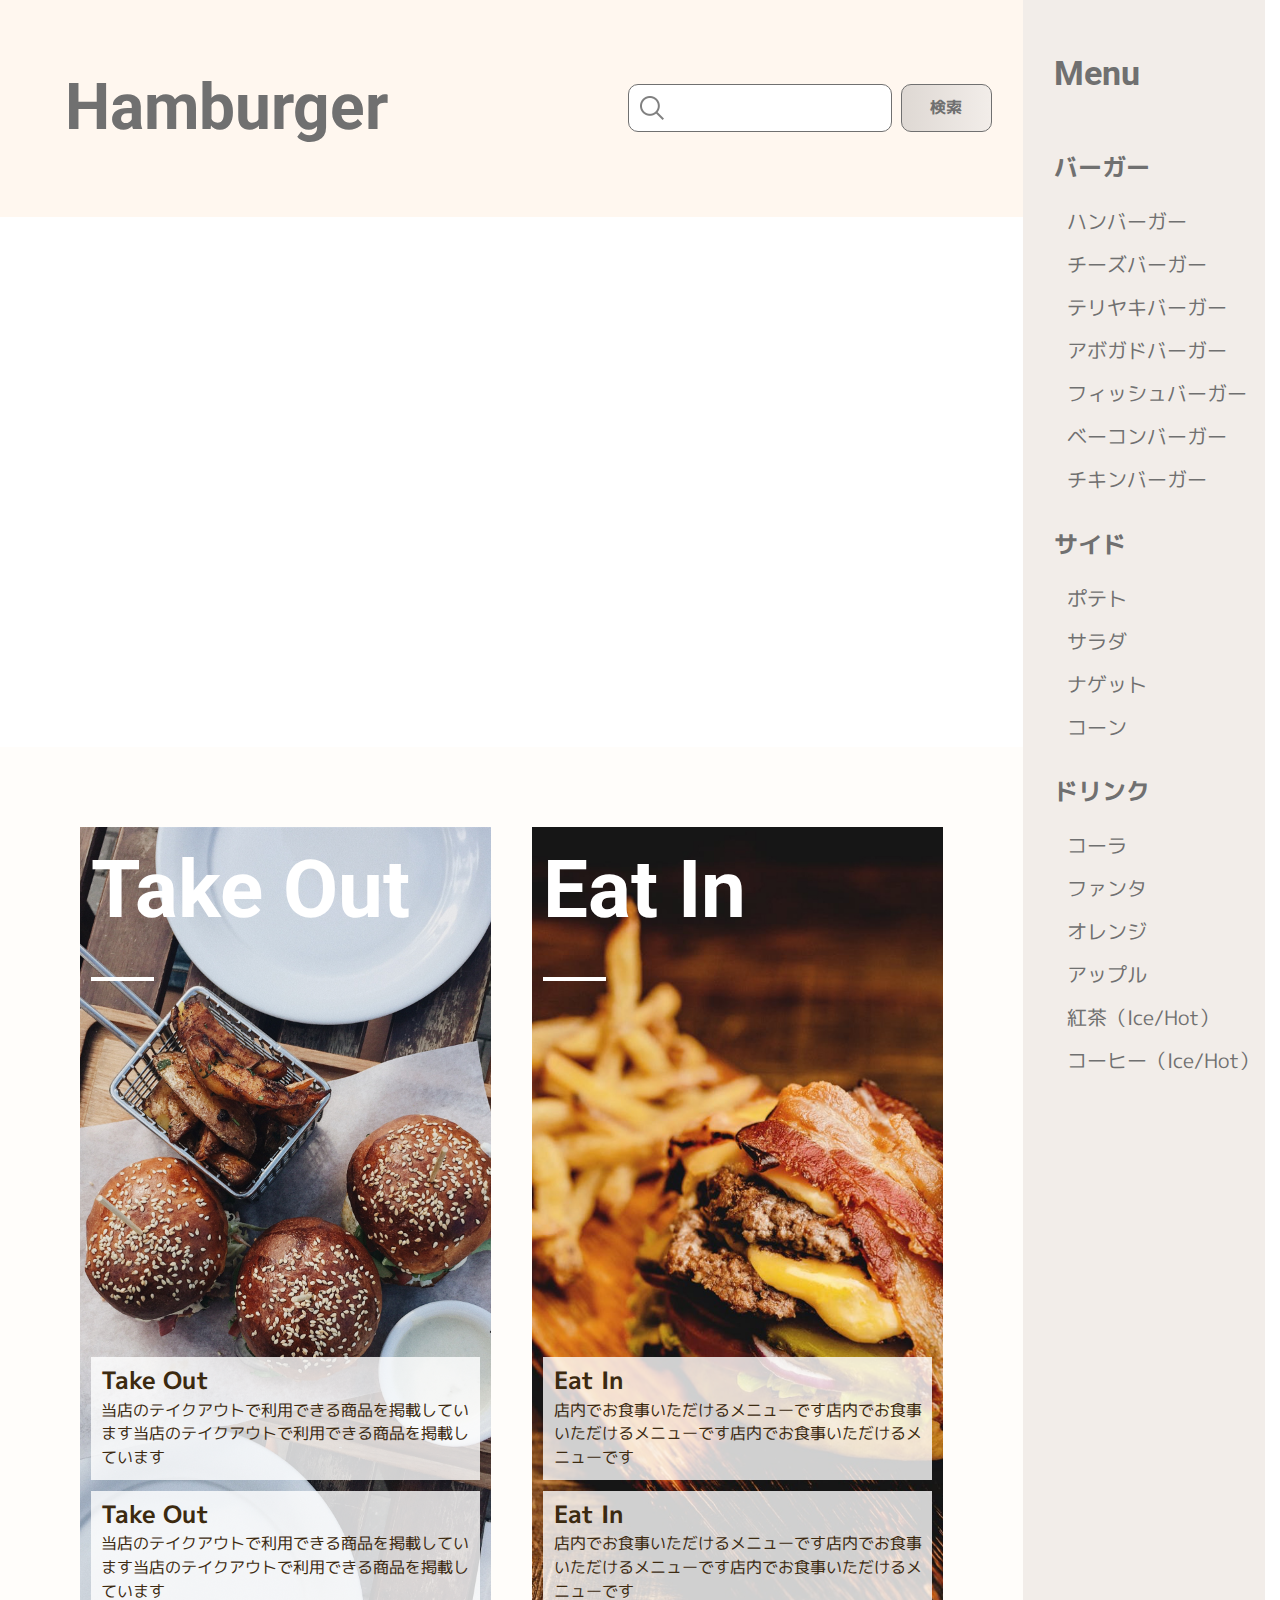
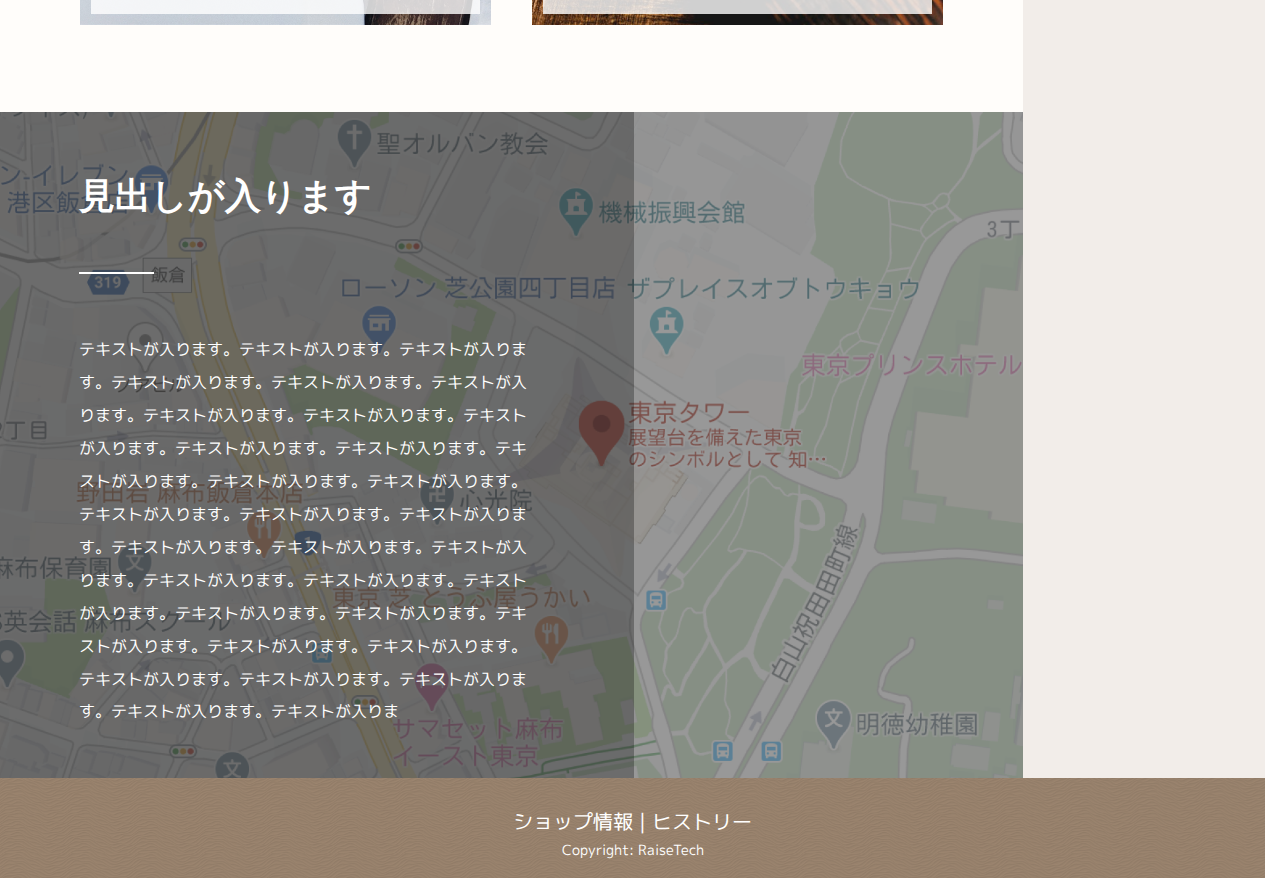
==== commit faee6367: "p-navとp-navbg調整" ====
--- a/index.html
+++ b/index.html
@@ -3,7 +3,7 @@
 <head>
     <meta charset="UTF-8">
     <meta name="viewport" content="width=device-width, initial-scale=1.0">
-    <title>Document</title>
+    <title>hamburger</title>
     <link rel="preconnect" href="https://fonts.googleapis.com">
     <link rel="preconnect" href="https://fonts.googleapis.com">
     <link rel="preconnect" href="https://fonts.gstatic.com" crossorigin>
@@ -16,7 +16,7 @@
     <div class="wrapper">
     <header class="l-header p-header">
         <button class="p-header__btn c-title js-navButton"><span>Menu</span></button>
-        <p class="p-header__ttl c-title"><a href="#">Hamburger</a></p>
+        <p class="p-header__ttl c-title"><a href="https://yoshinosumi.com/hamburger/">Hamburger</a></p>
         <div class="p-header__search">
             <form action="" >
                 <div class="c-searchBox">
@@ -85,19 +85,19 @@
         </div>
     </main>
     <aside class="l-sidebar p-sidebar">
-        <div class="p-navbg"></div>
+        <!--<div class="p-navbg"></div> p-navの下に移動-->
         <nav class="p-nav">
             <h2 class="c-title">Menu</h2>
             <ul class="p-gnav c-gnav">
-                <li ><a href="#">バーガー</a>
+                <li ><a href="https://yoshinosumi.com/hamburger/archive.html">バーガー</a>
                     <ul class="c-gnav">
-                        <li><a href="#">ハンバーガー</a></li>
-                        <li><a href="#">チーズバーガー</a></li>
-                        <li><a href="#">テリヤキバーガー</a></li>
-                        <li><a href="#">アボガドバーガー</a></li>
-                        <li><a href="#">フィッシュバーガー</a></li>
-                        <li><a href="#">ベーコンバーガー</a></li>
-                        <li><a href="#">チキンバーガー</a></li>
+                        <li><a href="https://yoshinosumi.com/hamburger/single.html">ハンバーガー</a></li>
+                        <li><a href="https://yoshinosumi.com/hamburger/single.html">チーズバーガー</a></li>
+                        <li><a href="https://yoshinosumi.com/hamburger/single.html">テリヤキバーガー</a></li>
+                        <li><a href="https://yoshinosumi.com/hamburger/single.html">アボガドバーガー</a></li>
+                        <li><a href="https://yoshinosumi.com/hamburger/single.html">フィッシュバーガー</a></li>
+                        <li><a href="https://yoshinosumi.com/hamburger/single.html">ベーコンバーガー</a></li>
+                        <li><a href="https://yoshinosumi.com/hamburger/single.html">チキンバーガー</a></li>
                     </ul>
                 </li>
                 <li><a href="#">サイド</a>
@@ -120,10 +120,11 @@
                 </li>
             </ul>
         </nav>
+        <div class="p-navbg"></div>
     </aside>
     <footer class="l-footer p-footer">
         <ul class="p-footer__ul">
-            <li><a href="#">ショップ情報</a></li>
+            <li><a href="https://yoshinosumi.com/hamburger/page.html">ショップ情報</a></li>
             <li>&nbsp;&verbar;&nbsp;</li>
             <li><a href="#">ヒストリー</a></li>
         </ul>
--- a/css/style.css
+++ b/css/style.css
@@ -240,19 +240,19 @@
   display: grid;
   gap: 0;
   box-sizing: border-box;
-  grid-template-rows: 57.3333333333vw 1fr 40vw;
+  grid-template-rows: auto 1fr 15rem;
   grid-template-columns: 1fr;
   grid-column-gap: 0px;
   grid-row-gap: 0px;
 }
 @media screen and (min-width: 768px) {
   body > .wrapper {
-    grid-template-rows: 26.0191846523vw 1fr 17.8657074341vw;
+    grid-template-rows: auto 1fr 14.9rem;
   }
 }
 @media screen and (min-width: 768px) and (min-width: 1024px) {
   body > .wrapper {
-    grid-template-rows: 11.3020833333vw 1fr 7.8125vw;
+    grid-template-rows: 21.7rem 1fr 7.8125vw;
     grid-template-columns: 1fr 19.12%;
   }
 }
@@ -315,8 +315,13 @@
   hタグ基本
   =======================*/
 .c-hedding--h2 {
-  font-size: 3.6rem;
+  font-size: 2.8rem;
   font-weight: 700;
+}
+@media screen and (min-width: 768px) {
+  .c-hedding--h2 {
+    font-size: 3.6rem;
+  }
 }
 
 .c-hedding--h3 {
@@ -388,6 +393,15 @@
   border-radius: 10px;
   background: linear-gradient(to right, #DED8D3, #F2EDE9);
   font-weight: 700;
+  text-align: center;
+}
+
+.c-button--reverse {
+  border: 1px solid #707070;
+  border-radius: 10px;
+  background: linear-gradient(to left, #DED8D3, #F2EDE9);
+  font-weight: 700;
+  text-align: center;
 }
 
 /*=======================
@@ -506,11 +520,21 @@
   width: 100%;
 }
 
-.c-img-center--62 {
-  width: 62%;
+.c-img-center--medium {
+  width: 79.7%;
   margin: 0 auto;
 }
-.c-img-center--62 img {
+@media screen and (min-width: 768px) {
+  .c-img-center--medium {
+    width: 81.37%;
+  }
+}
+@media screen and (min-width: 768px) and (min-width: 1024px) {
+  .c-img-center--medium {
+    width: 42.94%;
+  }
+}
+.c-img-center--medium img {
   width: 100%;
 }
 
@@ -522,7 +546,7 @@
   justify-content: space-between;
 }
 .c-imgText--LR .c-imgText__img, .c-imgText--RL .c-imgText__img {
-  flex-basis: 42.27%;
+  flex-basis: 42.98%;
 }
 @media screen and (min-width: 768px) {
   .c-imgText--LR .c-imgText__img, .c-imgText--RL .c-imgText__img {
@@ -535,7 +559,7 @@
   }
 }
 .c-imgText--LR .c-imgText__txt, .c-imgText--RL .c-imgText__txt {
-  flex-basis: 54.3%;
+  flex-basis: 54.62%;
 }
 @media screen and (min-width: 768px) {
   .c-imgText--LR .c-imgText__txt, .c-imgText--RL .c-imgText__txt {
@@ -575,9 +599,11 @@
   list-style: decimal;
   margin-left: 1em;
 }
+.c-orderList__child {
+  margin: 1.7rem auto 1.7rem 1.8rem;
+}
 .c-orderList__child__list {
   list-style: decimal;
-  margin: 1.7rem auto 1.7rem 1.8rem;
 }
 
 /*=======================
@@ -593,7 +619,8 @@
 .c-preformattedText {
   background-color: #f5f5f5;
   padding: 5rem 5.9rem 5rem 4.9rem;
-  white-space: pre-wrap;
+  white-space: pre-line;
+  overflow-wrap: break-word;
 }
 @media screen and (min-width: 768px) {
   .c-preformattedText {
@@ -616,6 +643,13 @@
   border: solid 1px #707070;
   font-weight: 400;
   text-align: left;
+}
+
+/*=======================
+  太字
+  =======================*/
+.c-bold {
+  font-weight: 700;
 }
 
 /*==========================
@@ -625,15 +659,15 @@
   position: absolute;
   font-size: 2rem;
   color: #707070;
-  top: 2.1333333333vw;
-  right: 2.1333333333vw;
+  top: 0.8rem;
+  right: 0.8rem;
   z-index: 1000;
 }
 @media screen and (min-width: 768px) {
   .p-header__btn {
     font-size: 3.4rem;
-    top: 2.3980815348vw;
-    right: 2.9976019185vw;
+    top: 2rem;
+    right: 2.5rem;
   }
 }
 @media screen and (min-width: 768px) and (min-width: 1024px) {
@@ -651,6 +685,11 @@
   right: 0;
   top: 16px;
 }
+@media screen and (min-width: 1024px) {
+  .p-header__btn.is-open::before, .p-header__btn.is-open::after {
+    display: none;
+  }
+}
 .p-header__btn.is-open::before {
   transform: rotate(45deg);
 }
@@ -665,11 +704,11 @@
   heddar検索
   =======================*/
 .p-header__search {
-  margin: 10.6666666667vw auto 0;
+  margin: 4rem auto 0;
 }
 @media screen and (min-width: 768px) {
   .p-header__search {
-    margin-top: 4.5563549161vw;
+    margin-top: 3.8rem;
   }
 }
 @media screen and (min-width: 768px) and (min-width: 1024px) {
@@ -709,7 +748,6 @@
 }
 .p-header__search form button {
   display: block;
-  text-align: center;
   width: 23.4666666667vw;
   color: #707070;
 }
@@ -742,21 +780,39 @@
 /*=======================
   ヘッダー
   =======================*/
-.p-header {
-  padding-top: 11.4666666667vw;
-  padding-bottom: 10.4vw;
+/*旧
+.p-header{
+  padding-top: fw.sp-vw( 43 );
+  padding-bottom: fw.sp-vw( 39 );
   display: flex;
   flex-direction: column;
+  @include fw.mq("tab"){
+    padding-top: fw.tab-vw( 40 );
+    padding-bottom: fw.tab-vw( 40 );
+    @include fw.mq("pc"){
+        padding: fw.pc-vw( 66 ) fw.pc-vw( 31 ) fw.pc-vw( 67 ) fw.pc-vw( 65 );
+        flex-direction: row;
+        justify-content: space-between;
+        align-items: center;
+    }
+  }
+}
+*/
+.p-header {
+  padding-top: 4.3rem;
+  padding-bottom: 3rem;
+  display: flex;
+  flex-direction: column;
 }
 @media screen and (min-width: 768px) {
   .p-header {
-    padding-top: 4.7961630695vw;
-    padding-bottom: 4.7961630695vw;
+    padding-top: 4rem;
+    padding-bottom: 4rem;
   }
 }
 @media screen and (min-width: 768px) and (min-width: 1024px) {
   .p-header {
-    padding: 3.4375vw 1.6145833333vw 3.4895833333vw 3.3854166667vw;
+    padding: 6.6rem 3.1rem 6.7rem 6.5rem;
     flex-direction: row;
     justify-content: space-between;
     align-items: center;
@@ -770,22 +826,25 @@
   position: relative;
 }
 .p-sidebar .p-navbg, .p-sidebar .p-nav {
-  transition: all 300ms 0s ease-out;
   height: 100vh;
   position: fixed;
   overflow-y: auto;
-  left: 100%;
 }
 .p-sidebar .p-navbg {
+  transition: all 300ms 0ms ease-out;
   width: 100vw;
   background-color: rgba(0, 0, 0, 0.502);
   z-index: 100;
+  opacity: 0;
+  visibility: hidden;
 }
 .p-sidebar .p-nav {
+  transition: all 300ms 1ms ease-out;
   width: 87.4666666667vw;
   padding-top: 47.4666666667vw;
   background-color: #F2EDE9;
   z-index: 200;
+  left: 100%;
 }
 @media screen and (min-width: 768px) {
   .p-sidebar .p-nav {
@@ -803,14 +862,20 @@
   }
 }
 .p-sidebar.is-open > .p-navbg {
-  left: 0;
+  opacity: 1;
+  visibility: visible;
+}
+@media screen and (min-width: 1024px) {
+  .p-sidebar.is-open > .p-navbg {
+    display: none;
+  }
 }
 .p-sidebar.is-open > .p-nav {
-  left: 12.5333333333vw;
+  left: 12.5333333333%;
 }
 @media screen and (min-width: 768px) {
   .p-sidebar.is-open > .p-nav {
-    left: 54.6762589928vw;
+    left: 55.9952038369%;
   }
 }
 .p-sidebar h2 {
@@ -833,12 +898,12 @@
 .p-mainVisual--front {
   width: 100%;
   height: 28.5rem;
-  background: url(../../../img/mainvisual--frontSp.jpg) center/cover no-repeat;
+  background: url(../img/mainvisual--frontSp.jpg) center/cover no-repeat;
   position: relative;
 }
 @media screen and (min-width: 768px) {
   .p-mainVisual--front {
-    background: url(../../../img/mainvisual--frontPc.jpg) center/cover no-repeat;
+    background: url(../img/mainvisual--frontPc.jpg) center/cover no-repeat;
   }
 }
 @media screen and (min-width: 768px) and (min-width: 1024px) {
@@ -850,12 +915,12 @@
 .p-mainVisual--archive {
   width: 100%;
   height: 28.5rem;
-  background: url(../../../img/mainvisual--archiveSp.jpg) left 46%/225% no-repeat;
+  background: url(../img/mainvisual--archiveSp.jpg) left 46%/225% no-repeat;
   position: relative;
 }
 @media screen and (min-width: 768px) {
   .p-mainVisual--archive {
-    background: url(../../../img/mainvisual--archivePc.jpg) center 45%/170% no-repeat;
+    background: url(../img/mainvisual--archivePc.jpg) center 45%/170% no-repeat;
   }
 }
 @media screen and (min-width: 768px) and (min-width: 1024px) {
@@ -865,11 +930,20 @@
     background-size: cover;
   }
 }
+.p-mainVisual--archive::before {
+  content: "";
+  position: absolute;
+  top: 0;
+  right: 0;
+  bottom: 0;
+  left: 0;
+  background-color: rgba(0, 0, 0, 0.5);
+}
 
 .p-mainVisual--single {
   width: 100%;
   height: 22.5rem;
-  background: url(../../../img/mainvisual--single.jpg) center/200% no-repeat;
+  background: url(../img/mainvisual--single.jpg) center/200% no-repeat;
   position: relative;
 }
 @media screen and (min-width: 768px) {
@@ -883,6 +957,27 @@
     height: 50rem;
     background-size: 100%;
     background-position: center 65%;
+  }
+}
+
+.p-mainVisual--page {
+  width: 100%;
+  height: 22.5rem;
+  background: url(../img/mainVisual--page.jpg) center 47%/185% no-repeat;
+  position: relative;
+}
+@media screen and (min-width: 768px) {
+  .p-mainVisual--page {
+    height: 50.5rem;
+    background-size: 187%;
+    background-position: center 47%;
+  }
+}
+@media screen and (min-width: 768px) and (min-width: 1024px) {
+  .p-mainVisual--page {
+    height: 50rem;
+    background-size: 100%;
+    background-position: center 48%;
   }
 }
 
@@ -952,7 +1047,7 @@
   }
 }
 
-.p-pageTitle--single {
+.p-pageTitle--single, .p-pageTitle--page {
   color: #FFFFFF;
   font-size: 3.6rem;
   position: absolute;
@@ -960,14 +1055,14 @@
   left: 6.9333333333vw;
 }
 @media screen and (min-width: 768px) {
-  .p-pageTitle--single {
+  .p-pageTitle--single, .p-pageTitle--page {
     font-size: 6rem;
     top: calc(50% - 3rem);
     left: 10.3117505995vw;
   }
 }
 @media screen and (min-width: 768px) and (min-width: 1024px) {
-  .p-pageTitle--single {
+  .p-pageTitle--single, .p-pageTitle--page {
     top: calc(50% - 3rem);
     left: 4.4791666667vw;
   }
@@ -1052,7 +1147,7 @@
 }
 @media screen and (min-width: 768px) and (min-width: 1024px) {
   .p-wrapper {
-    paddeing: 3.28125vw 5.2083333333vw 14.2708333333vw;
+    padding: 3.28125vw 5.2083333333vw 14.2708333333vw;
   }
 }
 
@@ -1082,21 +1177,6 @@
 @media screen and (min-width: 768px) and (min-width: 1024px) {
   .p-wrapper--archive {
     paddeing: 3.28125vw 5.2083333333vw 3.3333333333vw 5.2083333333vw;
-  }
-}
-
-.p-wrapper--single {
-  background: #FFFDFA;
-  padding: 9.0666666667vw 5.3333333333vw 18.4vw;
-}
-@media screen and (min-width: 768px) {
-  .p-wrapper--single {
-    padding: 7.1942446043vw 7.1942446043vw 17.8657074341vw;
-  }
-}
-@media screen and (min-width: 768px) and (min-width: 1024px) {
-  .p-wrapper--single {
-    padding: 3.28125vw 5.2083333333vw 14.2708333333vw;
   }
 }
 
@@ -1154,14 +1234,14 @@
 }
 
 .p-salesFormat:first-child {
-  background: url(../../../img/bg_takeOut.jpg);
+  background: url(../img/bg_takeOut.jpg);
   background-size: cover;
   background-position: center center;
   background-repeat: no-repeat;
 }
 
 .p-salesFormat:last-child {
-  background: url(../../../img/bg_eatIn.jpg);
+  background: url(../img/bg_eatIn.jpg);
   background-size: cover;
   background-position: center center;
   background-repeat: no-repeat;
@@ -1270,7 +1350,7 @@
   color: #FFFFFF;
   width: 100%;
   height: auto;
-  background: url(../../../img/map.png);
+  background: url(../img/map.png);
   background-size: 400%;
   background-position: 30% center;
 }
@@ -1350,7 +1430,7 @@
   flex-wrap: wrap;
   align-content: space-between;
   padding: 4.2666666667vw 0;
-  background-image: url(../../../img/bg_footer.png);
+  background-image: url(../img/bg_footer.png);
   background-size: auto 100%;
   color: #FFFFFF;
 }
@@ -1681,6 +1761,10 @@
   margin-bottom: 5.7rem;
 }
 
+.u-marginBottom--60 {
+  margin-bottom: 6rem;
+}
+
 /*=======================
   margin-left
   =======================*/
@@ -1745,10 +1829,42 @@
   padding-bottom: 2.4rem;
   padding-left: 2.3rem;
 }
+@media screen and (min-width: 768px) {
+  .u-table--2column th, .u-table--2column td {
+    padding-left: 3rem;
+  }
+}
 .u-table--2column th {
   width: 40%;
 }
+@media screen and (min-width: 768px) {
+  .u-table--2column th {
+    width: 30%;
+  }
+}
 .u-table--2column td {
   width: 60%;
 }
+@media screen and (min-width: 768px) {
+  .u-table--2column td {
+    width: 70%;
+  }
+}
+
+/*=======================
+  ボタン調整
+  =======================*/
+.u-button--middle {
+  padding-top: 2.9rem;
+  padding-bottom: 2.8rem;
+  width: 100%;
+  border-radius: 20px;
+}
+@media screen and (min-width: 768px) {
+  .u-button--middle {
+    padding-top: 4.2rem;
+    padding-bottom: 3.8rem;
+    width: 42.9rem;
+  }
+}
 /*# sourceMappingURL=style.css.map */